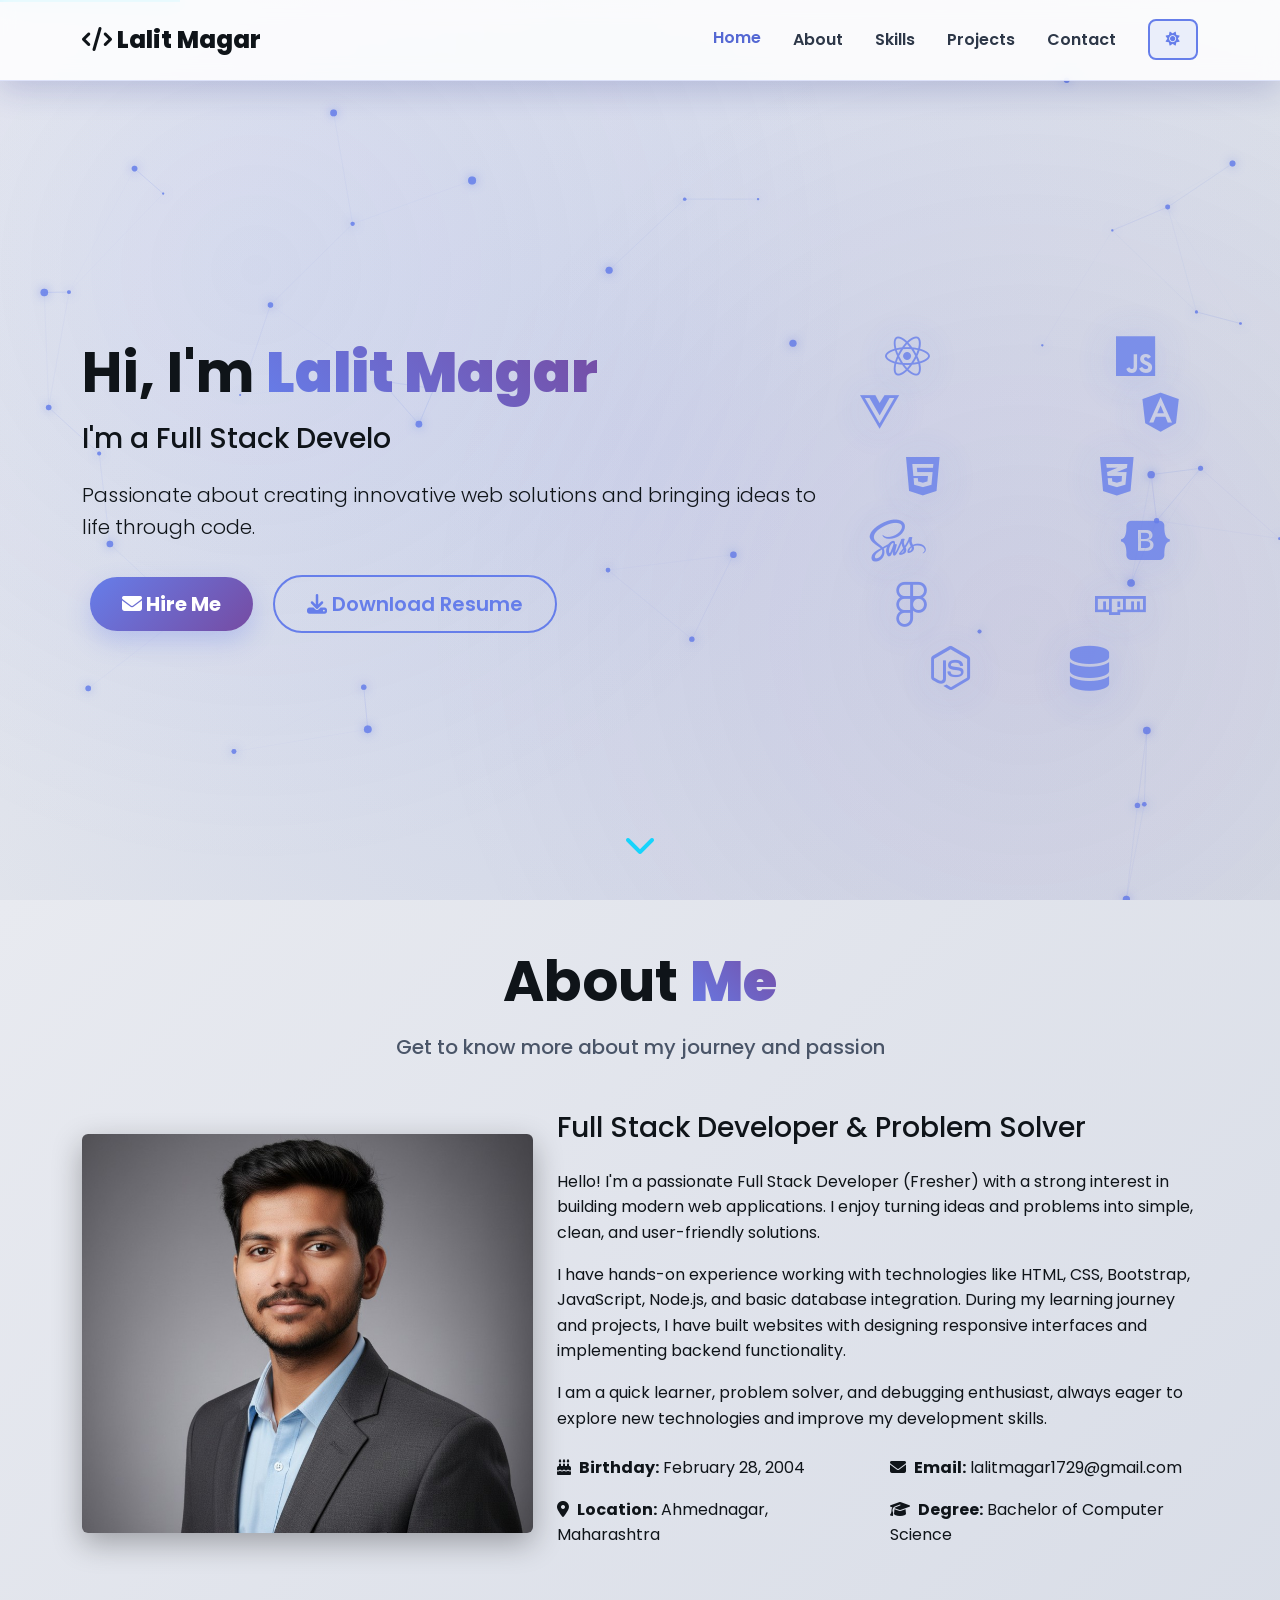
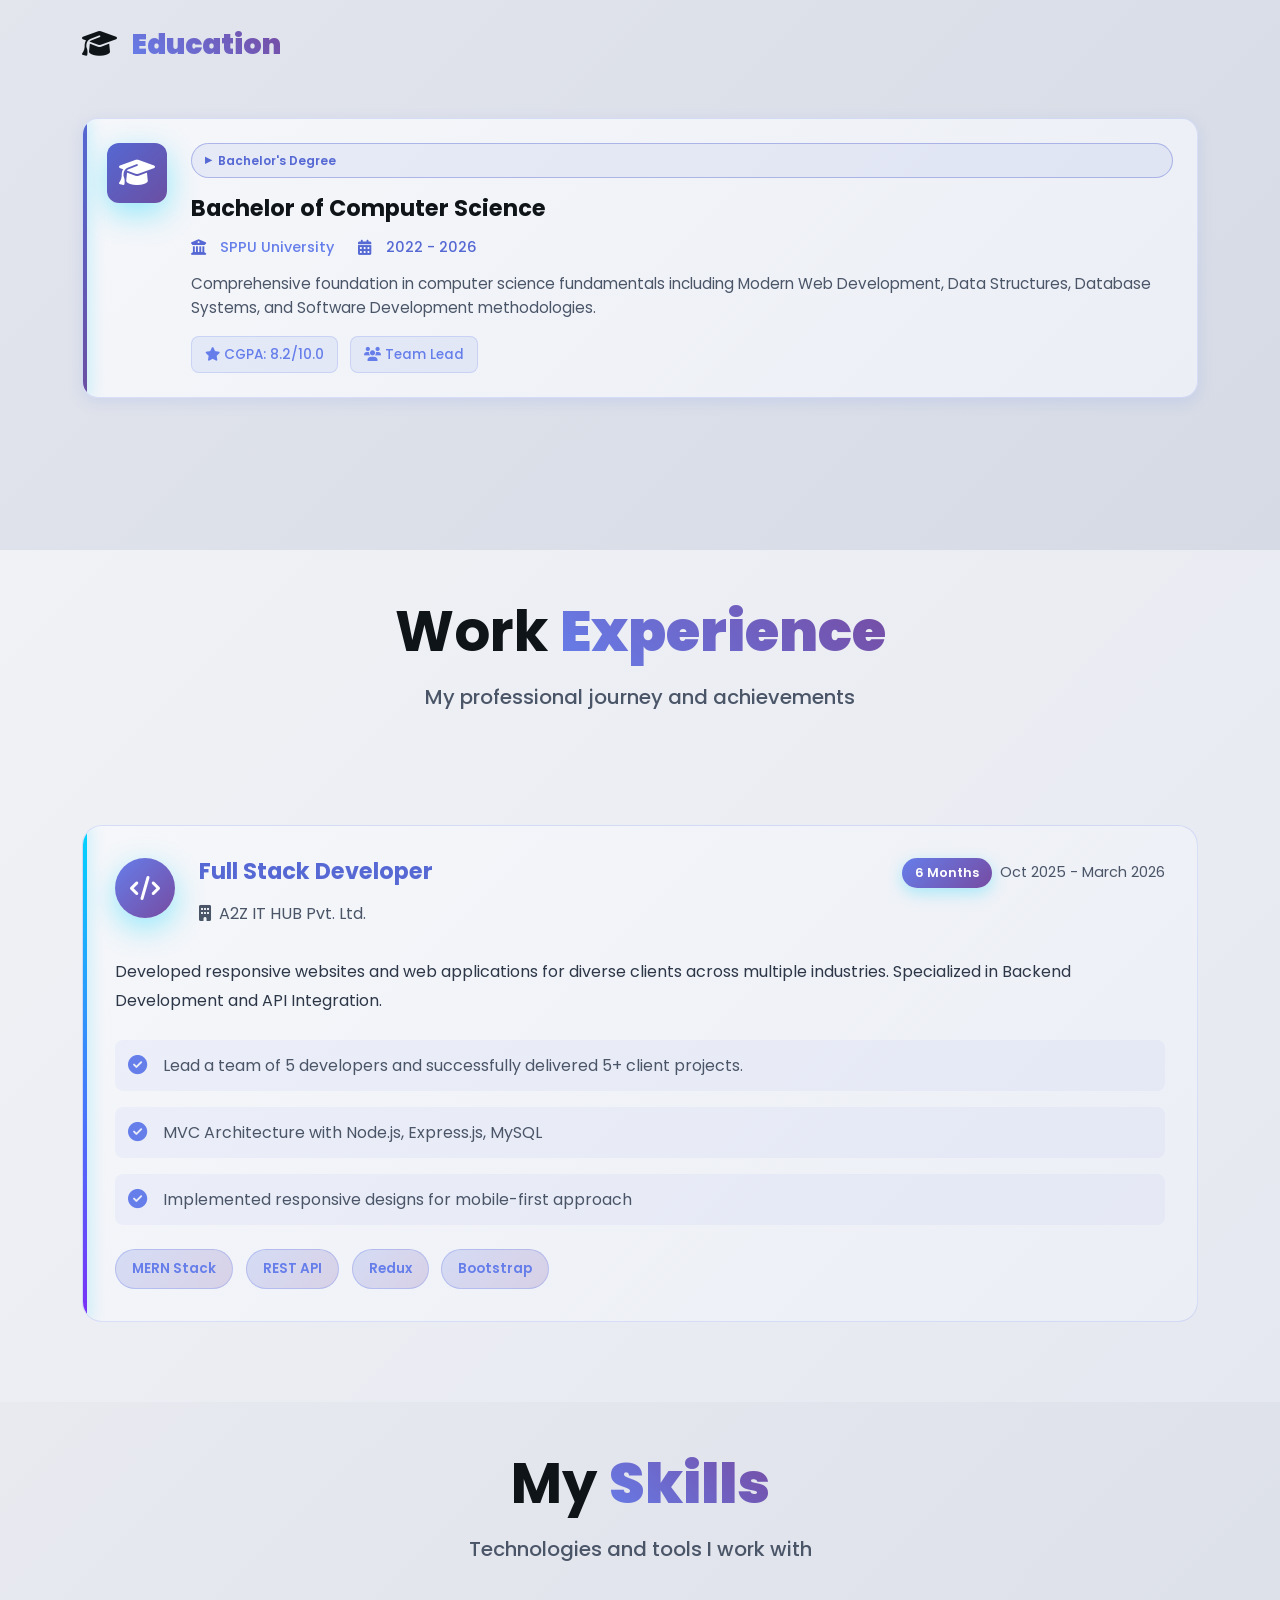
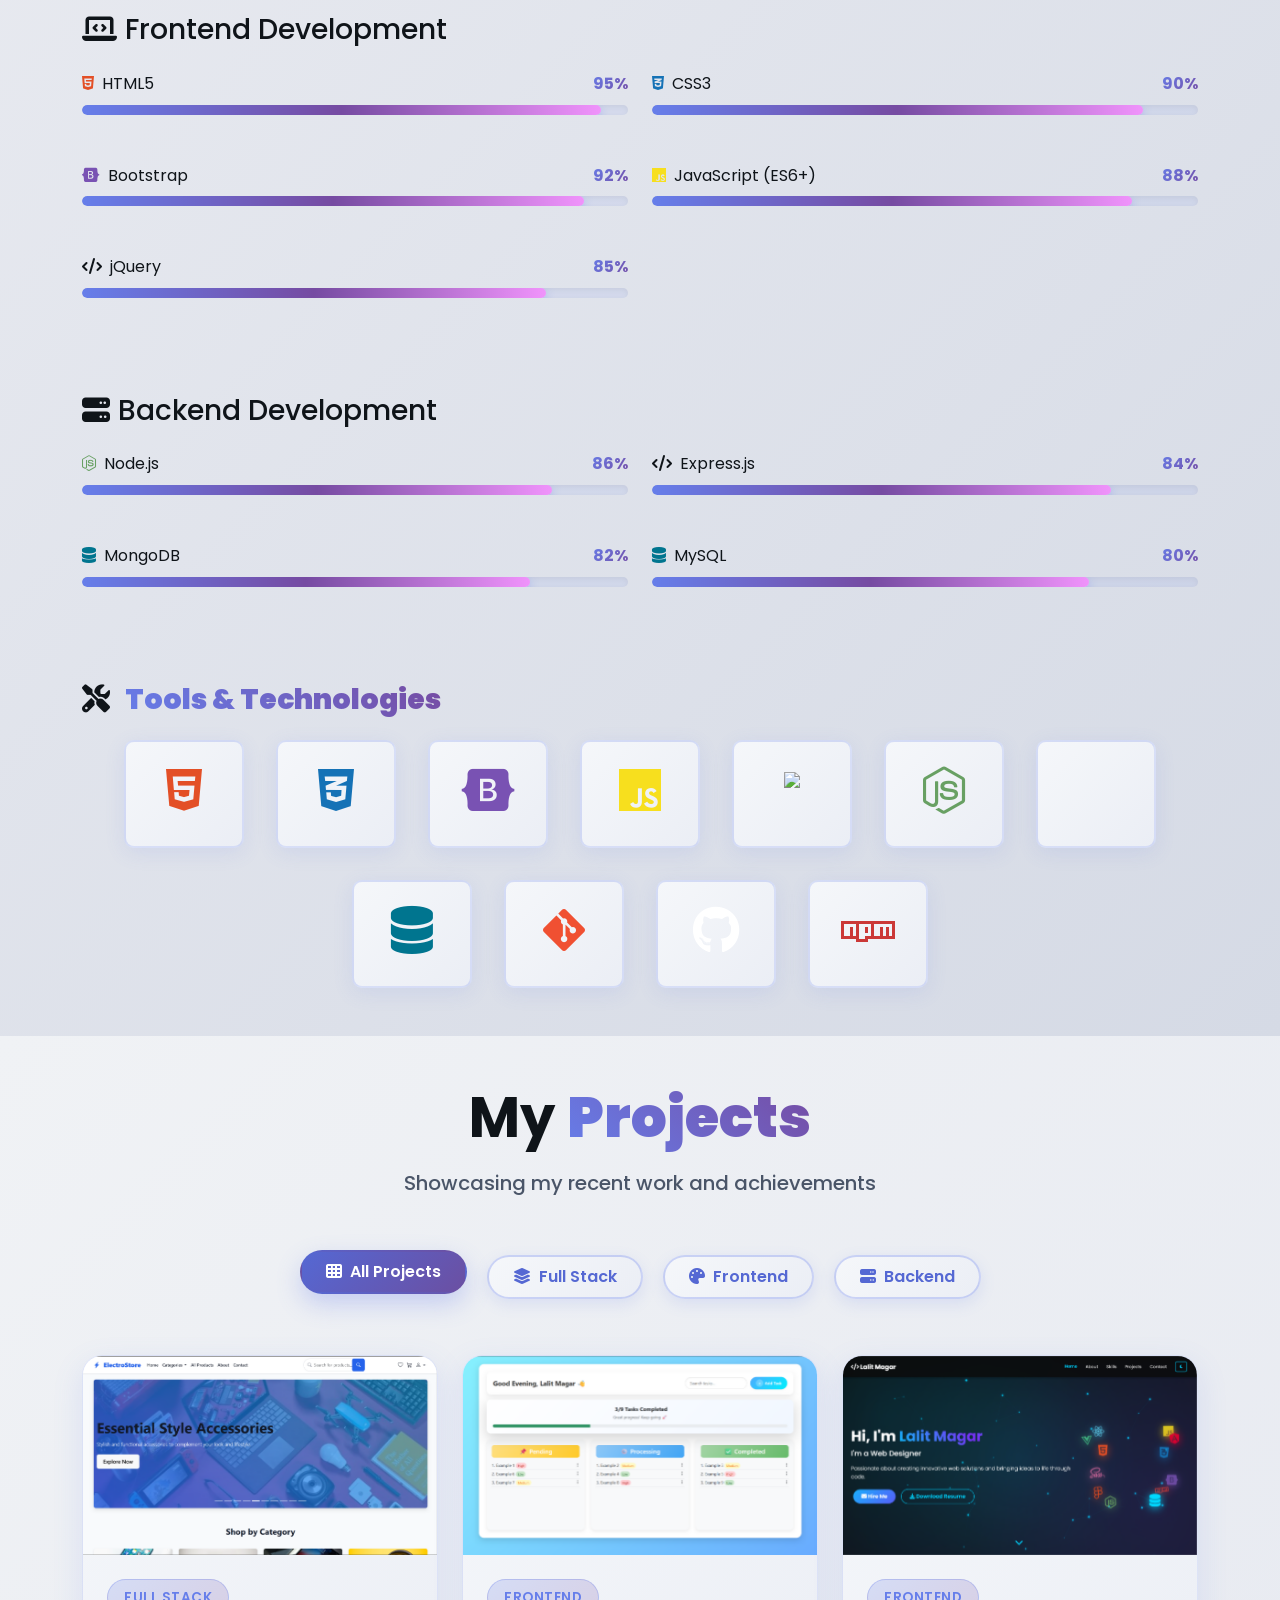
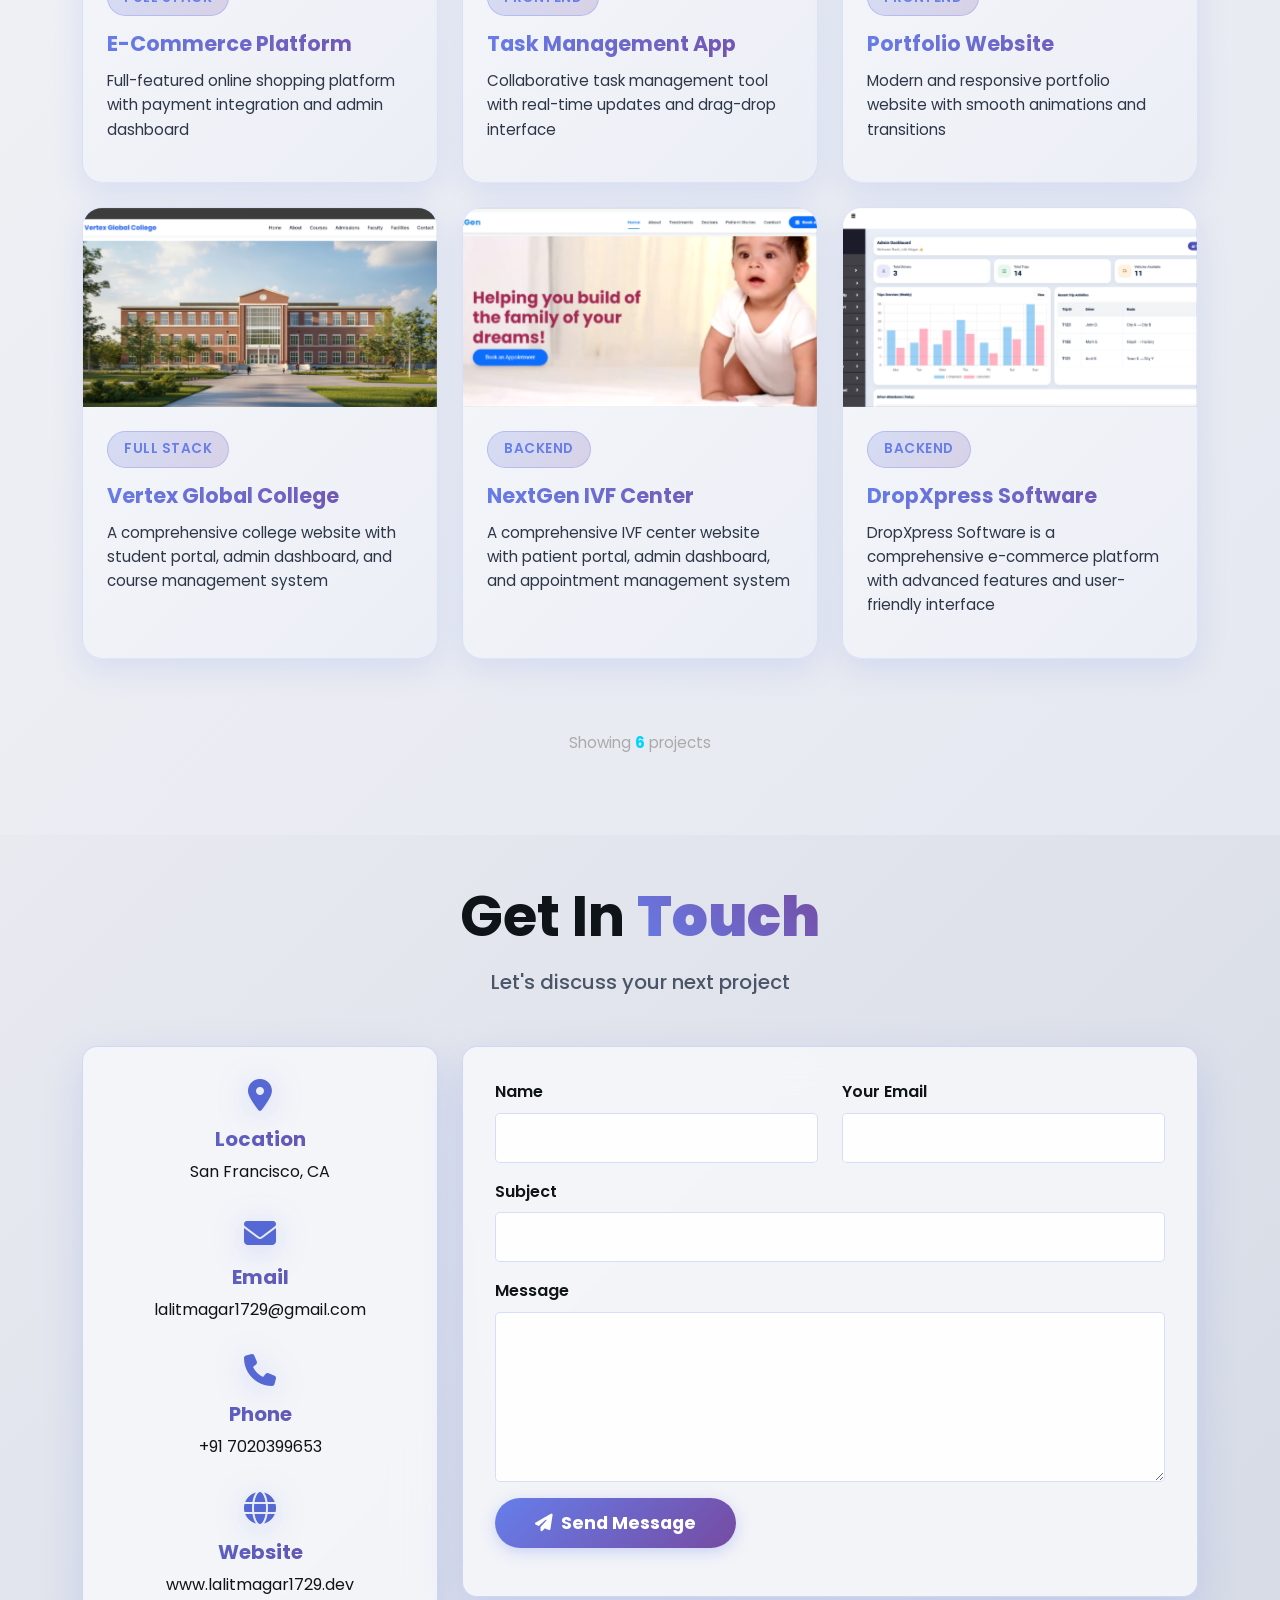
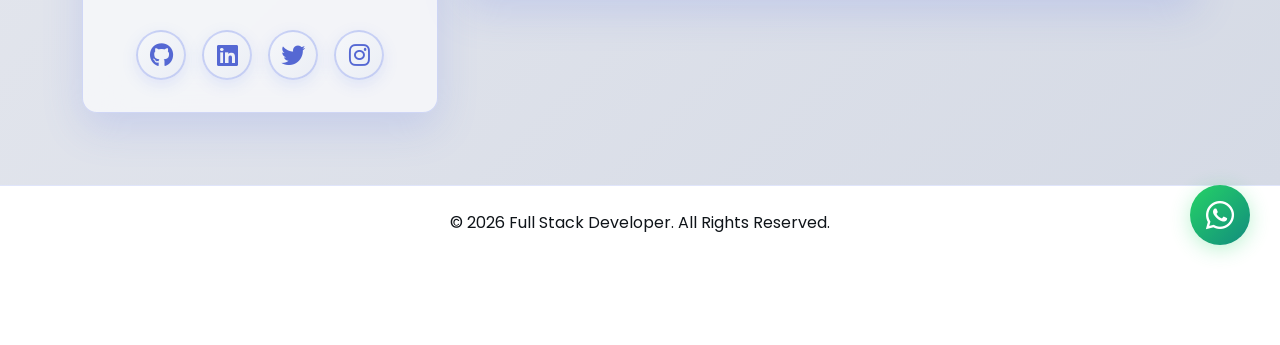
==== index.html @ b340835f "first commit" ====
<!DOCTYPE html>
<html lang="en">

<head>
    <meta charset="UTF-8">
    <meta name="viewport" content="width=device-width, initial-scale=1.0">

    <!-- SEO Meta Tags -->
    <meta name="description"
        content="Full Stack Developer Portfolio - Expert in Frontend and Backend Development with 5+ years experience in React, Node.js, and modern web technologies.">
    <meta name="keywords"
        content="Full Stack Developer, Web Developer, React, Node.js, Portfolio, JavaScript, Frontend, Backend">
    <meta name="author" content="Lalit Magar">
    <meta name="robots" content="index, follow">
    <link rel="canonical" href="https://alexmorgan.dev/">

    <!-- Open Graph / Facebook -->
    <meta property="og:type" content="website">
    <meta property="og:url" content="https://alexmorgan.dev/">
    <meta property="og:title" content="Lalit Magar | Full Stack Developer">
    <meta property="og:description" content="Expert Full Stack Developer specializing in modern web applications">
    <meta property="og:image" content="https://alexmorgan.dev/assets/images/og-image.jpg">

    <!-- Twitter -->
    <meta property="twitter:card" content="summary_large_image">
    <meta property="twitter:url" content="https://alexmorgan.dev/">
    <meta property="twitter:title" content="Lalit Magar | Full Stack Developer">
    <meta property="twitter:description" content="Expert Full Stack Developer specializing in modern web applications">
    <meta property="twitter:image" content="https://alexmorgan.dev/assets/images/og-image.jpg">

    <!-- Favicon -->
    <link rel="icon" type="image/svg+xml" href="assets/favicon/favicon.svg">
    <link rel="icon" type="image/png" sizes="32x32" href="assets/favicon/favicon-32x32.png">
    <link rel="icon" type="image/png" sizes="16x16" href="assets/favicon/favicon-16x16.png">
    <link rel="apple-touch-icon" sizes="180x180" href="assets/favicon/apple-touch-icon.png">
    <link rel="shortcut icon" href="assets/favicon/favicon.ico">
    <link rel="manifest" href="manifest.json">
    <meta name="theme-color" content="#0a0a0a">

    <title>Lalit Magar | Full Stack Developer Portfolio</title>

    <!-- Bootstrap 5 CSS -->
    <link href="https://cdn.jsdelivr.net/npm/bootstrap@5.3.0/dist/css/bootstrap.min.css" rel="stylesheet">
    <!-- Font Awesome -->
    <link rel="stylesheet" href="https://cdnjs.cloudflare.com/ajax/libs/font-awesome/6.4.0/css/all.min.css">
    <!-- AOS Animation -->
    <link href="https://unpkg.com/aos@2.3.1/dist/aos.css" rel="stylesheet">
    <!-- Google Fonts -->
    <link href="https://fonts.googleapis.com/css2?family=Poppins:wght@300;400;500;600;700&display=swap"
        rel="stylesheet">

    <link rel="stylesheet" href="https://cdn.jsdelivr.net/gh/devicons/devicon@latest/devicon.min.css">
    <!-- Base CSS -->
    <link rel="stylesheet" href="css/base.css">
    <!-- Modular Section CSS -->
    <link rel="stylesheet" href="css/navbar.css">
    <link rel="stylesheet" href="css/hero.css">
    <link rel="stylesheet" href="css/about.css">
    <link rel="stylesheet" href="css/experience.css">
    <link rel="stylesheet" href="css/skills.css">
    <link rel="stylesheet" href="css/projects.css">
    <link rel="stylesheet" href="css/contact.css">
    <link rel="stylesheet" href="css/whatsapp.css">

    <!-- Structured Data (JSON-LD) -->
    <script type="application/ld+json">
    {
      "@context": "https://schema.org",
      "@type": "Person",
      "name": "Lalit Magar",
      "jobTitle": "Full Stack Developer",
      "url": "https://alexmorgan.dev",
      "email": "lalitmagar1729@gmail.com",
      "telephone": "7020399653",
      "address": {
        "@type": "PostalAddress",
        "addressLocality": "Ahilyanagar",
        "addressRegion": "IN",
        "addressCountry": "IN"
      },
      "sameAs": [
        "https://github.com/alexmorgan",
        "https://linkedin.com/in/alexmorgan",
        "https://twitter.com/alexmorgan_dev"
      ],
      "knowsAbout": ["JavaScript", "React", "Node.js", "Web Development", "Full Stack Development", "TypeScript", "Python", "MongoDB", "PostgreSQL"]
    }
    </script>
</head>

<body>
    <!-- Skip to Main Content (Accessibility) -->
    <a href="#main-content" class="skip-to-main">Skip to main content</a>

    <!-- Loading Screen -->
    <div id="preloader" aria-label="Loading">
        <div class="loader">
            <div class="loader-circle"></div>
            <p>Loading...</p>
        </div>
    </div>

    <!-- Navigation -->
    <nav class="navbar navbar-expand-lg navbar-dark fixed-top" role="navigation" aria-label="Main navigation">
        <div class="container">
            <a class="navbar-brand" href="#home" aria-label="Lalit Magar Portfolio Home"><i class="fas fa-code"
                    aria-hidden="true"></i> Lalit Magar </a>
            <button class="navbar-toggler" type="button" data-bs-toggle="collapse" data-bs-target="#navbarNav"
                aria-controls="navbarNav" aria-expanded="false" aria-label="Toggle navigation">
                <span class="navbar-toggler-icon"></span>
            </button>
            <div class="collapse navbar-collapse" id="navbarNav">
                <ul class="navbar-nav ms-auto">
                    <li class="nav-item"><a class="nav-link active" href="#home">Home</a></li>
                    <li class="nav-item"><a class="nav-link" href="#about">About</a></li>
                    <li class="nav-item"><a class="nav-link" href="#skills">Skills</a></li>
                    <li class="nav-item"><a class="nav-link" href="#projects">Projects</a></li>
                    <li class="nav-item"><a class="nav-link" href="#contact">Contact</a></li>
                    <li class="nav-item">
                        <button class="btn btn-sm theme-toggle" id="themeToggle" aria-label="Toggle dark/light theme">
                            <i class="fas fa-moon" aria-hidden="true"></i>
                            <span class="visually-hidden">Toggle theme</span>
                        </button>
                    </li>
                </ul>
            </div>
        </div>
    </nav>

    <!-- Hero Section -->
    <main id="main-content">
        <section class="hero-section d-flex align-items-center" id="home" aria-label="Hero section">
            <div class="container">
                <div class="row align-items-center">
                    <div class="col-lg-8" data-aos="fade-right">
                        <h1 class="display-4 fw-bold mb-3">Hi, I'm <span class="text-gradient">Lalit Magar</span></h1>
                        <h2 class="h3 mb-4">I'm a <span id="typed-text">Full Stack Developer</span></h2>
                        <p class="lead mb-4">Passionate about creating innovative web solutions and bringing ideas to
                            life
                            through code.</p>
                        <div class="hero-buttons">
                            <a href="#contact" class="btn btn-primary btn-lg" aria-label="Contact me for hire"><i
                                    class="fas fa-envelope" aria-hidden="true"></i> Hire Me</a>
                            <a href="assets/resume/resume.pdf" class="btn btn-outline-light btn-lg" download
                                aria-label="Download my resume as PDF"><i class="fas fa-download"
                                    aria-hidden="true"></i> Download Resume</a>
                        </div>
                    </div>
                    <div class="col-lg-4" data-aos="fade-left">
                        <div class="hero-image position-relative" role="img"
                            aria-label="Technology stack visualization">
                            <!-- Frontend Technologies -->
                            <div class="floating-icon" aria-label="React"><i class="fab fa-react"
                                    aria-hidden="true"></i></div>
                            <div class="floating-icon" aria-label="JavaScript"><i class="fab fa-js"
                                    aria-hidden="true"></i></div>
                            <div class="floating-icon" aria-label="Vue.js"><i class="fab fa-vuejs"
                                    aria-hidden="true"></i></div>
                            <div class="floating-icon" aria-label="Angular"><i class="fab fa-angular"
                                    aria-hidden="true"></i></div>
                            <div class="floating-icon" aria-label="HTML5"><i class="fab fa-html5"
                                    aria-hidden="true"></i></div>
                            <div class="floating-icon" aria-label="CSS3"><i class="fab fa-css3-alt"
                                    aria-hidden="true"></i></div>
                            <div class="floating-icon" aria-label="Sass"><i class="fab fa-sass" aria-hidden="true"></i>
                            </div>
                            <div class="floating-icon" aria-label="Bootstrap"><i class="fab fa-bootstrap"
                                    aria-hidden="true"></i></div>
                            <div class="floating-icon" aria-label="Figma"><i class="fab fa-figma"
                                    aria-hidden="true"></i></div>
                            <div class="floating-icon" aria-label="NPM"><i class="fab fa-npm" aria-hidden="true"></i>
                            </div>
                            <!-- Backend Technologies -->
                            <div class="floating-icon" aria-label="Node.js"><i class="fab fa-node-js"
                                    aria-hidden="true"></i></div>
                            <div class="floating-icon" aria-label="Database"><i class="fas fa-database"
                                    aria-hidden="true"></i></div>
                        </div>
                    </div>
                </div>
            </div>
        </section>

        <!-- About Section -->
        <section class="page-section py-5" id="about" aria-labelledby="about-heading">
            <div class="container">
                <div class="section-title text-center mb-5" data-aos="fade-up">
                    <h2 id="about-heading" class="display-4 fw-bold">About <span class="text-gradient">Me</span></h2>
                    <p class="lead">Get to know more about my journey and passion</p>
                </div>

                <div class="row align-items-center mb-5">
                    <div class="col-lg-5 mb-4" data-aos="fade-right">
                        <div class="about-image">
                            <img src="assets/images/profile.jpg"
                                alt="Professional headshot of Lalit Magar, Full Stack Developer"
                                class="img-fluid rounded shadow" loading="lazy" width="500" height="500">
                        </div>
                    </div>
                    <div class="col-lg-7" data-aos="fade-left">
                        <h3 class="h3 mb-4">Full Stack Developer & Problem Solver</h3>
                        <p class="mb-3">Hello! I'm a passionate Full Stack Developer (Fresher) with a strong interest in
                            building modern web applications. I enjoy turning ideas and problems into simple, clean, and
                            user-friendly solutions.
                        </p>
                        <p class="mb-3">I have hands-on experience working with technologies like HTML, CSS, Bootstrap,
                            JavaScript, Node.js, and basic database integration. During my learning journey and
                            projects,
                            I have built websites with designing responsive interfaces and implementing backend
                            functionality.</p>
                        <p class="mb-4">I am a quick learner, problem solver, and debugging enthusiast, always eager to
                            explore new technologies and improve my development skills.</p>

                        <div class="row">
                            <div class="col-md-6 mb-3">
                                <p><strong><i class="fas fa-birthday-cake me-2"></i>Birthday:</strong> February 28, 2004
                                </p>
                                <p><strong><i class="fas fa-map-marker-alt me-2"></i>Location:</strong> Ahmednagar,
                                    Maharashtra
                                </p>
                            </div>
                            <div class="col-md-6 mb-3">
                                <p><strong><i class="fas fa-envelope me-2"></i>Email:</strong> lalitmagar1729@gmail.com
                                </p>
                                <p><strong><i class="fas fa-graduation-cap me-2"></i>Degree:</strong> Bachelor of
                                    Computer Science
                                </p>
                            </div>
                        </div>
                    </div>
                </div>

                <!-- Education -->
                <div class="row mb-5">
                    <div class="col-12" data-aos="fade-up">
                        <h3 id="education-heading" class="h3 mb-4">
                            <i class="fas fa-graduation-cap me-2 text-gradient-icon" aria-hidden="true"></i>
                            <span class="text-gradient">Education</span>
                        </h3>
                        <div class="education-timeline" role="list" aria-labelledby="education-heading">

                            <!-- <article class="education-card" data-aos="fade-right" data-aos-delay="100" role="listitem">
                                <div class="education-icon" aria-hidden="true">
                                    <i class="fas fa-user-graduate"></i>
                                </div>
                                <div class="education-content">
                                    <div class="education-badge">Master's Degree</div>
                                    <h4>Master of Computer Science</h4>
                                    <div class="education-meta">
                                        <span class="education-university">
                                            <i class="fas fa-university me-2"></i>Stanford University
                                        </span>
                                        <span class="education-duration">
                                            <i class="fas fa-calendar-alt me-2"></i>2018 - 2020
                                        </span>
                                    </div>
                                    <p class="education-description">
                                        Specialized in Software Engineering and Web Technologies with focus on modern
                                        development practices,
                                        cloud computing, and scalable system design.
                                    </p>
                                    <div class="education-highlights">
                                        <span class="highlight-item">
                                            <i class="fas fa-star me-1"></i>GPA: 3.8/4.0
                                        </span>
                                        <span class="highlight-item">
                                            <i class="fas fa-award me-1"></i>Dean's List
                                        </span>
                                        <span class="highlight-item">
                                            <i class="fas fa-trophy me-1"></i>Research Excellence
                                        </span>
                                    </div>
                                </div>
                            </article> -->

                            <article class="education-card" data-aos="fade-right" data-aos-delay="200" role="listitem">
                                <div class="education-icon" aria-hidden="true">
                                    <i class="fas fa-graduation-cap"></i>
                                </div>
                                <div class="education-content">
                                    <div class="education-badge">Bachelor's Degree</div>
                                    <h4>Bachelor of Computer Science</h4>
                                    <div class="education-meta">
                                        <span class="education-university">
                                            <i class="fas fa-university me-2"></i>SPPU University
                                        </span>
                                        <span class="education-duration">
                                            <i class="fas fa-calendar-alt me-2"></i>2022 - 2026
                                        </span>
                                    </div>
                                    <p class="education-description">
                                        Comprehensive foundation in computer science fundamentals including Modern Web
                                        Development, Data Structures, Database Systems, and Software Development
                                        methodologies.
                                    </p>
                                    <div class="education-highlights">
                                        <span class="highlight-item">
                                            <i class="fas fa-star me-1"></i>CGPA: 8.2/10.0
                                        </span>
                                        <!-- <span class="highlight-item">
                                            <i class="fas fa-code me-1"></i>
                                        </span> -->
                                        <span class="highlight-item">
                                            <i class="fas fa-users me-1"></i>Team Lead
                                        </span>
                                    </div>
                                </div>
                            </article>
                        </div>
                    </div>
                </div>
            </div>
        </section>

        <!-- Experience Section -->
        <section class="page-section py-5" id="experience" aria-labelledby="experience-heading">
            <div class="container">
                <div class="section-title text-center mb-5" data-aos="fade-up">
                    <h2 id="experience-heading" class="display-4 fw-bold">Work <span
                            class="text-gradient">Experience</span></h2>
                    <p class="lead">My professional journey and achievements</p>
                </div>
                <div class="row">
                    <div class="col-12">
                        <div class="experience-timeline" role="list" aria-labelledby="experience-heading"></div>
                        <!-- Senior Position -->

                        <!-- <article class="experience-card" data-aos="fade-left" data-aos-delay="100" role="listitem">
                            <div class="experience-header">
                                <div class="experience-icon" aria-hidden="true">
                                    <i class="fas fa-laptop-code"></i>
                                </div>
                                <div class="experience-title-section">
                                    <h4>Senior Full Stack Developer</h4>
                                    <div class="experience-company">
                                        <i class="fas fa-building me-2"></i>Tech Company Inc.
                                    </div>
                                </div>
                                <div class="experience-duration">
                                    <span class="duration-badge current">
                                        <i class="fas fa-circle me-1"></i>Current
                                    </span>
                                    <span class="duration-text">2021 - Present</span>
                                </div>
                            </div>
                            <div class="experience-content">
                                <p class="experience-description">
                                    Leading development of enterprise web applications using modern technologies.
                                    Architecting scalable solutions and mentoring junior developers while implementing
                                    industry best practices.
                                </p>
                                <div class="experience-responsibilities">
                                    <div class="responsibility-item">
                                        <i class="fas fa-check-circle"></i>
                                        <span>Lead team of 5 developers on enterprise projects</span>
                                    </div>
                                    <div class="responsibility-item">
                                        <i class="fas fa-check-circle"></i>
                                        <span>Architected microservices using Node.js and Docker</span>
                                    </div>
                                    <div class="responsibility-item">
                                        <i class="fas fa-check-circle"></i>
                                        <span>Improved application performance by 40%</span>
                                    </div>
                                </div>
                                <div class="experience-tech-stack">
                                    <span class="tech-tag">React</span>
                                    <span class="tech-tag">Node.js</span>
                                    <span class="tech-tag">MongoDB</span>
                                    <span class="tech-tag">Docker</span>
                                    <span class="tech-tag">AWS</span>
                                </div>
                            </div>
                        </article> -->

                        <!-- Mid-Level Position -->
                        <article class="experience-card" data-aos="fade-left" data-aos-delay="200" role="listitem">
                            <div class="experience-header">
                                <div class="experience-icon" aria-hidden="true">
                                    <i class="fas fa-code"></i>
                                </div>
                                <div class="experience-title-section">
                                    <h4>Full Stack Developer</h4>
                                    <div class="experience-company">
                                        <i class="fas fa-building me-2"></i>A2Z IT HUB Pvt. Ltd.
                                    </div>
                                </div>
                                <div class="experience-duration">
                                    <span class="duration-badge">6 Months</span>
                                    <span class="duration-text">Oct 2025 - March 2026</span>
                                </div>
                            </div>
                            <div class="experience-content">
                                <p class="experience-description">
                                    Developed responsive websites and web applications for diverse clients across
                                    multiple industries.
                                    Specialized in Backend Development and API Integration.
                                </p>
                                <div class="experience-responsibilities">
                                    <div class="responsibility-item">
                                        <i class="fas fa-check-circle"></i>
                                        <span>Lead a team of 5 developers and successfully delivered 5+ client
                                            projects.</span>
                                    </div>
                                    <div class="responsibility-item">
                                        <i class="fas fa-check-circle"></i>
                                        <span>MVC Architecture with Node.js, Express.js, MySQL</span>
                                    </div>
                                    <div class="responsibility-item">
                                        <i class="fas fa-check-circle"></i>
                                        <span>Implemented responsive designs for mobile-first approach</span>
                                    </div>
                                </div>
                                <div class="experience-tech-stack">
                                    <span class="tech-tag">MERN Stack</span>
                                    <span class="tech-tag">REST API</span>
                                    <span class="tech-tag">Redux</span>
                                    <span class="tech-tag">Bootstrap</span>
                                </div>
                            </div>
                        </article>

                        <!-- Junior Position -->
                        <!-- <article class="experience-card" data-aos="fade-left" data-aos-delay="300" role="listitem">
                            <div class="experience-header">
                                <div class="experience-icon" aria-hidden="true">
                                    <i class="fas fa-desktop"></i>
                                </div>
                                <div class="experience-title-section">
                                    <h4>Junior Web Developer</h4>
                                    <div class="experience-company">
                                        <i class="fas fa-building me-2"></i>Startup Co.
                                    </div>
                                </div>
                                <div class="experience-duration">
                                    <span class="duration-badge">1 Year</span>
                                    <span class="duration-text">2018 - 2019</span>
                                </div>
                            </div>
                            <div class="experience-content">
                                <p class="experience-description">
                                    Built frontend interfaces and collaborated with backend team for seamless API
                                    integration.
                                    Gained foundational experience in web development and agile methodologies.
                                </p>
                                <div class="experience-responsibilities">
                                    <div class="responsibility-item">
                                        <i class="fas fa-check-circle"></i>
                                        <span>Developed 15+ responsive web pages</span>
                                    </div>
                                    <div class="responsibility-item">
                                        <i class="fas fa-check-circle"></i>
                                        <span>Integrated third-party APIs and services</span>
                                    </div>
                                    <div class="responsibility-item">
                                        <i class="fas fa-check-circle"></i>
                                        <span>Participated in agile development sprints</span>
                                    </div>
                                </div>
                                <div class="experience-tech-stack">
                                    <span class="tech-tag">HTML5</span>
                                    <span class="tech-tag">CSS3</span>
                                    <span class="tech-tag">JavaScript</span>
                                    <span class="tech-tag">jQuery</span>
                                </div>
                            </div>
                        </article> -->

                    </div>
                </div>
            </div>
            </div>
        </section>

        <!-- Skills Section -->
        <section class="page-section py-5" id="skills" aria-labelledby="skills-heading">
            <div class="container">
                <div class="section-title text-center mb-5" data-aos="fade-up">
                    <h2 id="skills-heading" class="display-4 fw-bold">My <span class="text-gradient">Skills</span></h2>
                    <p class="lead">Technologies and tools I work with</p>
                </div>

                <!-- Frontend Skills -->
                <div class="row mb-5">
                    <div class="col-12" data-aos="fade-up">
                        <h3 id="frontend-skills-heading" class="h3 mb-4"><i class="fas fa-laptop-code me-2"
                                aria-hidden="true"></i>Frontend Development</h3>
                        <div class="row">
                            <div class="col-md-6 mb-4">
                                <div class="skill-item">
                                    <div class="d-flex justify-content-between mb-2">
                                        <span><i class="fab fa-html5 me-2" aria-hidden="true"></i>HTML5</span>
                                        <span class="skill-percentage" aria-label="Skill level">95%</span>
                                    </div>
                                    <div class="progress" role="progressbar" aria-label="HTML5 skill level"
                                        aria-valuenow="95" aria-valuemin="0" aria-valuemax="100">
                                        <div class="progress-bar" style="width: 0%" data-width="95">
                                        </div>
                                    </div>
                                </div>
                            </div>
                            <div class="col-md-6 mb-4">
                                <div class="skill-item">
                                    <div class="d-flex justify-content-between mb-2">
                                        <span><i class="fab fa-css3-alt me-2"></i>CSS3</span>
                                        <span class="skill-percentage">90%</span>
                                    </div>
                                    <div class="progress">
                                        <div class="progress-bar" role="progressbar" style="width: 0%" data-width="90">
                                        </div>
                                    </div>
                                </div>
                            </div>
                            <div class="col-md-6 mb-4">
                                <div class="skill-item">
                                    <div class="d-flex justify-content-between mb-2">
                                        <span><i class="fab fa-bootstrap me-2"></i>Bootstrap</span>
                                        <span class="skill-percentage">92%</span>
                                    </div>
                                    <div class="progress">
                                        <div class="progress-bar" role="progressbar" style="width: 0%" data-width="92">
                                        </div>
                                    </div>
                                </div>
                            </div>
                            <div class="col-md-6 mb-4">
                                <div class="skill-item">
                                    <div class="d-flex justify-content-between mb-2">
                                        <span><i class="fab fa-js me-2"></i>JavaScript (ES6+)</span>
                                        <span class="skill-percentage">88%</span>
                                    </div>
                                    <div class="progress">
                                        <div class="progress-bar" role="progressbar" style="width: 0%" data-width="88">
                                        </div>
                                    </div>
                                </div>
                            </div>
                            <div class="col-md-6 mb-4">
                                <div class="skill-item">
                                    <div class="d-flex justify-content-between mb-2">
                                        <span><i class="fas fa-code me-2"></i>jQuery</span>
                                        <span class="skill-percentage">85%</span>
                                    </div>
                                    <div class="progress">
                                        <div class="progress-bar" role="progressbar" style="width: 0%" data-width="85">
                                        </div>
                                    </div>
                                </div>
                            </div>

                            <!-- <div class="col-md-6 mb-4">
                                <div class="skill-item">
                                    <div class="d-flex justify-content-between mb-2">
                                        <span><i class="fab fa-react me-2"></i>React.js</span>
                                        <span class="skill-percentage">87%</span>
                                    </div>
                                    <div class="progress">
                                        <div class="progress-bar" role="progressbar" style="width: 0%" data-width="87">
                                        </div>
                                    </div>
                                </div>
                            </div> -->

                        </div>
                    </div>
                </div>

                <!-- Backend Skills -->
                <div class="row mb-5">
                    <div class="col-12" data-aos="fade-up">
                        <h3 id="backend-skills-heading" class="h3 mb-4"><i class="fas fa-server me-2"
                                aria-hidden="true"></i>Backend Development</h3>
                        <div class="row">
                            <div class="col-md-6 mb-4">
                                <div class="skill-item">
                                    <div class="d-flex justify-content-between mb-2">
                                        <span><i class="fab fa-node-js me-2"></i>Node.js</span>
                                        <span class="skill-percentage">86%</span>
                                    </div>
                                    <div class="progress">
                                        <div class="progress-bar" role="progressbar" style="width: 0%" data-width="86">
                                        </div>
                                    </div>
                                </div>
                            </div>
                            <div class="col-md-6 mb-4">
                                <div class="skill-item">
                                    <div class="d-flex justify-content-between mb-2">
                                        <span><i class="fas fa-code me-2"></i>Express.js</span>
                                        <span class="skill-percentage">84%</span>
                                    </div>
                                    <div class="progress">
                                        <div class="progress-bar" role="progressbar" style="width: 0%" data-width="84">
                                        </div>
                                    </div>
                                </div>
                            </div>
                            <div class="col-md-6 mb-4">
                                <div class="skill-item">
                                    <div class="d-flex justify-content-between mb-2">
                                        <span><i class="fas fa-database me-2"></i>MongoDB</span>
                                        <span class="skill-percentage">82%</span>
                                    </div>
                                    <div class="progress">
                                        <div class="progress-bar" role="progressbar" style="width: 0%" data-width="82">
                                        </div>
                                    </div>
                                </div>
                            </div>
                            <div class="col-md-6 mb-4">
                                <div class="skill-item">
                                    <div class="d-flex justify-content-between mb-2">
                                        <span><i class="fas fa-database me-2"></i>MySQL</span>
                                        <span class="skill-percentage">80%</span>
                                    </div>
                                    <div class="progress">
                                        <div class="progress-bar" role="progressbar" style="width: 0%" data-width="80">
                                        </div>
                                    </div>
                                </div>
                            </div>
                            <!-- <div class="col-md-6 mb-4">
                                <div class="skill-item">
                                    <div class="d-flex justify-content-between mb-2">
                                        <span><i class="fab fa-php me-2"></i>PHP</span>
                                        <span class="skill-percentage">78%</span>
                                    </div>
                                    <div class="progress">
                                        <div class="progress-bar" role="progressbar" style="width: 0%" data-width="78">
                                        </div>
                                    </div>
                                </div>
                            </div> -->
                            <!-- <div class="col-md-6 mb-4">
                                <div class="skill-item">
                                    <div class="d-flex justify-content-between mb-2">
                                        <span><i class="fab fa-python me-2"></i>Python</span>
                                        <span class="skill-percentage">75%</span>
                                    </div>
                                    <div class="progress">
                                        <div class="progress-bar" role="progressbar" style="width: 0%" data-width="75">
                                        </div>
                                    </div>
                                </div>
                            </div> -->
                        </div>
                    </div>
                </div>

                <!-- Tools & Technologies -->
                <div class="row">
                    <div class="col-12" data-aos="fade-up">
                        <h3 class="h3 mb-4">
                            <i class="fas fa-tools me-2 text-gradient-icon"></i>
                            <span class="text-gradient">Tools & Technologies</span>
                        </h3>
                        <div class="tech-icons">
                            <div class="tech-icon" data-aos="zoom-in" data-aos-delay="100">
                                <i class="fab fa-html5"></i>
                            </div>
                            <div class="tech-icon" data-aos="zoom-in" data-aos-delay="150">
                                <i class="fab fa-css3-alt"></i>
                            </div>
                            <div class="tech-icon" data-aos="zoom-in" data-aos-delay="200">
                                <i class="fab fa-bootstrap"></i>
                            </div>
                            <div class="tech-icon" data-aos="zoom-in" data-aos-delay="250">
                                <i class="fab fa-js"></i>
                            </div>
                            <!-- <div class="tech-icon" data-aos="zoom-in" data-aos-delay="250">
                                <i class="fab fa-react"></i>
                            </div> -->
                            <div class="tech-icon" data-aos="zoom-in" data-aos-delay="300">
                                <img src="https://cdn.jsdelivr.net/gh/devicons/devicon/icons/jquery/jquery-original.svg"
                                    width="40">
                            </div>
                            <div class="tech-icon" data-aos="zoom-in" data-aos-delay="350">
                                <i class="fab fa-node-js"></i>
                            </div>
                            <div class="tech-icon" data-aos="zoom-in" data-aos-delay="400">
                                <i class="devicon-express-original"></i>
                            </div>
                            <div class="tech-icon" data-aos="zoom-in" data-aos-delay="450">
                                <i class="fas fa-database"></i>
                            </div>
                            <div class="tech-icon" data-aos="zoom-in" data-aos-delay="500">
                                <i class="fab fa-git-alt"></i>
                            </div>
                            <div class="tech-icon" data-aos="zoom-in" data-aos-delay="550">
                                <i class="fab fa-github"></i>
                            </div>
                            <div class="tech-icon" data-aos="zoom-in" data-aos-delay="600">
                                <i class="fab fa-npm"></i>
                            </div>
                            
                            <!-- <div class="tech-icon" data-aos="zoom-in" data-aos-delay="600">
                                <i class="fab fa-php"></i>
                            </div> -->
                            <!-- <div class="tech-icon" data-aos="zoom-in" data-aos-delay="650">
                                <i class="fab fa-python"></i>
                            </div> -->
                        </div>
                    </div>
                </div>
            </div>
        </section>

        <!-- Projects Section -->
        <section class="page-section py-5" id="projects" aria-labelledby="projects-heading">
            <div class="container">
                <div class="section-title text-center mb-5" data-aos="fade-up">
                    <h2 id="projects-heading" class="display-4 fw-bold">My <span class="text-gradient">Projects</span>
                    </h2>
                    <p class="lead">Showcasing my recent work and achievements</p>
                </div>

                <!-- Filter Buttons -->
                <div class="project-filters text-center mb-5" data-aos="fade-up" role="group"
                    aria-label="Project filter buttons">
                    <button class="btn btn-filter active" data-filter="all" aria-pressed="true"
                        aria-label="Show all projects">
                        <i class="fas fa-th me-2" aria-hidden="true"></i>All Projects
                    </button>
                    <button class="btn btn-filter" data-filter="fullstack" aria-pressed="false"
                        aria-label="Show full stack projects">
                        <i class="fas fa-layer-group me-2" aria-hidden="true"></i>Full Stack
                    </button>
                    <button class="btn btn-filter" data-filter="frontend" aria-pressed="false"
                        aria-label="Show frontend projects">
                        <i class="fas fa-palette me-2" aria-hidden="true"></i>Frontend
                    </button>
                    <button class="btn btn-filter" data-filter="backend" aria-pressed="false"
                        aria-label="Show backend projects">
                        <i class="fas fa-server me-2"></i>Backend
                    </button>
                </div>

                <!-- Projects Grid -->
                <div class="row" id="projectsContainer">
                    <!-- Project 1 - Full Stack -->
                    <div class="col-lg-4 col-md-6 mb-4 project-item" data-category="fullstack" data-aos="fade-up">
                        <div class="project-card">
                            <div class="project-image">
                                <img src="assets/images/electrostore.png"
                                    alt="E-Commerce Platform" loading="lazy">
                                <div class="project-overlay">
                                    <a href="https://ecommerence-r9ze.onrender.com/" target="_blank" class="project-link" title="View Project">
                                        <i class="fas fa-external-link-alt"></i>
                                    </a>
                                    <a href="https://github.com/lalitmagar1729/ecommerence" target="_blank" class="project-link" title="View Code">
                                        <i class="fab fa-github"></i>
                                    </a>
                                </div>
                            </div>
                            <div class="project-content">
                                <span class="project-category">Full Stack</span>
                                <h4>E-Commerce Platform</h4>
                                <p>Full-featured online shopping platform with payment integration and admin dashboard
                                </p>
                            </div>
                        </div>
                    </div>

                    <!-- Project 2 - Frontend -->
                    <div class="col-lg-4 col-md-6 mb-4 project-item" data-category="frontend" data-aos="fade-up"
                        data-aos-delay="100">
                        <div class="project-card">
                            <div class="project-image">
                                <img src="assets/images/task.png"
                                    alt="Task Management App" loading="lazy">
                                <div class="project-overlay">
                                    <a href="https://a2z47-task.onrender.com/" target="_blank" class="project-link" title="View Project">
                                        <i class="fas fa-external-link-alt"></i>
                                    </a>
                                    <a href="https://github.com/lalitmagar1729/a2z47_task" target="_blank" class="project-link" title="View Code">
                                        <i class="fab fa-github"></i>
                                    </a>
                                </div>
                            </div>
                            <div class="project-content">
                                <span class="project-category">Frontend</span>
                                <h4>Task Management App</h4>
                                <p>Collaborative task management tool with real-time updates and drag-drop interface</p>
                            </div>
                        </div>
                    </div>

                    <!-- Project 3 - Frontend -->
                    <div class="col-lg-4 col-md-6 mb-4 project-item" data-category="frontend" data-aos="fade-up"
                        data-aos-delay="200">
                        <div class="project-card">
                            <div class="project-image">
                                <img src="assets/images/portfilo.png"
                                    alt="Portfolio Website" loading="lazy">
                                <div class="project-overlay">
                                    <a href="#" class="project-link" target="_blank" title="View Project">
                                        <i class="fas fa-external-link-alt"></i>
                                    </a>
                                    <a href="#" class="project-link" target="_blank" title="View Code">
                                        <i class="fab fa-github"></i>
                                    </a>
                                </div>
                            </div>
                            <div class="project-content">
                                <span class="project-category">Frontend</span>
                                <h4>Portfolio Website</h4>
                                <p>Modern and responsive portfolio website with smooth animations and transitions</p>
                            </div>
                        </div>
                    </div>

                    <!-- Project 4 - Full Stack -->
                    <div class="col-lg-4 col-md-6 mb-4 project-item" data-category="fullstack" data-aos="fade-up"
                        data-aos-delay="300">
                        <div class="project-card">
                            <div class="project-image">
                                <img src="assets/images/college.png"
                                    alt="Vertex Global College" loading="lazy">
                                <div class="project-overlay">
                                    <a href="https://college-website-puxz.onrender.com/" target="_blank" class="project-link" title="View Project">
                                        <i class="fas fa-external-link-alt"></i>
                                    </a>
                                    <a href="https://github.com/lalitmagar1729/college-website" target="_blank" class="project-link" title="View Code">
                                        <i class="fab fa-github"></i>
                                    </a>
                                </div>
                            </div>
                            <div class="project-content">
                                <span class="project-category">Full Stack</span>
                                <h4>Vertex Global College</h4>
                                <p>A comprehensive college website with student portal, admin dashboard, and course management system</p>
                            </div>
                        </div>
                    </div>

                    <!-- Project 5 - Backend -->
                    <div class="col-lg-4 col-md-6 mb-4 project-item" data-category="backend" data-aos="fade-up"
                        data-aos-delay="400">
                        <div class="project-card">
                            <div class="project-image">
                                <img src="assets/images/ivf.png"
                                    alt="NextGen IVF Center" loading="lazy">
                                <div class="project-overlay">
                                    <a href="https://nextgen-ivf-center.onrender.com/" target="_blank" class="project-link" title="View Project">
                                        <i class="fas fa-external-link-alt"></i>
                                    </a>
                                    <a href="https://github.com/lalitmagar1729/nextgen-ivf-center" target="_blank" class="project-link" title="View Code">
                                        <i class="fab fa-github"></i>
                                    </a>
                                </div>
                            </div>
                            <div class="project-content">
                                <span class="project-category">Backend</span>
                                <h4>NextGen IVF Center</h4>
                                <p>A comprehensive IVF center website with patient portal, admin dashboard, and appointment management system</p>
                            </div>
                        </div>
                    </div>

                    <!-- Project 6 - Backend -->
                    <div class="col-lg-4 col-md-6 mb-4 project-item" data-category="backend" data-aos="fade-up"
                        data-aos-delay="500">
                        <div class="project-card">
                            <div class="project-image">
                                <img src="assets/images/drop.png"
                                    alt="DropXpress Software" loading="lazy">
                                <div class="project-overlay">
                                    <a href="https://database-management-system.onrender.com/" target="_blank" class="project-link" title="View Project">
                                        <i class="fas fa-external-link-alt"></i>
                                    </a>
                                    <a href="https://github.com/lalitmagar1729/database-management-system" target="_blank" class="project-link" title="View Code">
                                        <i class="fab fa-github"></i>
                                    </a>
                                </div>
                            </div>
                            <div class="project-content">
                                <span class="project-category">Backend</span>
                                <h4>DropXpress Software</h4>
                                <p>DropXpress Software is a comprehensive e-commerce platform with advanced features and user-friendly interface</p>
                            </div>
                        </div>
                    </div>
                </div>
            </div>
        </section>

        <!-- Contact Section -->
        <section class="page-section py-5" id="contact" aria-labelledby="contact-heading">
            <div class="container">
                <div class="section-title text-center mb-5" data-aos="fade-up" data-aos-duration="500">
                    <h2 id="contact-heading" class="display-4 fw-bold">Get In <span class="text-gradient">Touch</span>
                    </h2>
                    <p class="lead">Let's discuss your next project</p>
                </div>

                <div class="row">
                    <!-- Contact Info -->
                    <div class="col-lg-4 mb-4" data-aos="fade-right" data-aos-duration="600">
                        <div class="contact-info-card" role="complementary" aria-label="Contact information">
                            <div class="contact-info-item">
                                <i class="fas fa-map-marker-alt" aria-hidden="true"></i>
                                <h5>Location</h5>
                                <p>San Francisco, CA</p>
                            </div>
                            <div class="contact-info-item">
                                <i class="fas fa-envelope" aria-hidden="true"></i>
                                <h5>Email</h5>
                                <p>lalitmagar1729@gmail.com</p>
                            </div>
                            <div class="contact-info-item">
                                <i class="fas fa-phone"></i>
                                <h5>Phone</h5>
                                <p>+91 7020399653</p>
                            </div>
                            <div class="contact-info-item">
                                <i class="fas fa-globe"></i>
                                <h5>Website</h5>
                                <p>www.lalitmagar1729.dev</p>
                            </div>

                            <div class="social-links-contact mt-4">
                                <a href="https://github.com/lalitmagar1729" target="_blank" rel="noopener noreferrer"
                                    class="social-link" aria-label="GitHub Profile"><i class="fab fa-github"></i></a>
                                <a href="https://linkedin.com/in/lalitmagar1729" target="_blank" rel="noopener noreferrer"
                                    class="social-link" aria-label="LinkedIn Profile"><i
                                        class="fab fa-linkedin"></i></a>
                                <a href="https://twitter.com/lalitmagar1729" target="_blank" rel="noopener noreferrer"
                                    class="social-link" aria-label="Twitter Profile"><i class="fab fa-twitter"></i></a>
                                <a href="https://instagram.com/lalitmagar1729" target="_blank" rel="noopener noreferrer"
                                    class="social-link" aria-label="Instagram Profile"><i
                                        class="fab fa-instagram"></i></a>
                            </div>
                        </div>
                    </div>

                    <!-- Contact Form -->
                    <div class="col-lg-8" data-aos="fade-left" data-aos-duration="600">
                        <div class="contact-form-card">
                            <form id="contactForm">
                                <div class="row">
                                    <div class="col-md-6 mb-3">
                                        <label for="name" class="form-label">Name</label>
                                        <input type="text" class="form-control" id="name" name="name" required>
                                    </div>
                                    <div class="col-md-6 mb-3">
                                        <label for="email" class="form-label">Your Email</label>
                                        <input type="email" class="form-control" id="email" name="email" required>
                                    </div>
                                </div>
                                <div class="mb-3">
                                    <label for="subject" class="form-label">Subject</label>
                                    <input type="text" class="form-control" id="subject" name="subject" required>
                                </div>
                                <div class="mb-3">
                                    <label for="message" class="form-label">Message</label>
                                    <textarea class="form-control" id="message" name="message" rows="6"
                                        required></textarea>
                                </div>
                                <button type="submit" class="btn btn-primary btn-lg">
                                    <i class="fas fa-paper-plane me-2"></i>Send Message
                                </button>
                            </form>
                            <div id="formMessage" class="mt-3"></div>
                        </div>
                    </div>
                </div>
            </div>
        </section>

        <!-- Footer -->
        <footer class="footer py-4" role="contentinfo" aria-label="Site footer">
            <div class="container text-center">
                <p>&copy; <span id="currentYear"></span> Full Stack Developer. All Rights Reserved.</p>
            </div>
        </footer>

        <!-- Scroll Indicator (Desktop Only) -->
        <nav class="scroll-indicator" data-section="home" aria-label="Page navigation dots">
            <a href="#home" class="scroll-indicator-dot" data-target="home" aria-label="Navigate to Home section"></a>
            <a href="#about" class="scroll-indicator-dot" data-target="about"
                aria-label="Navigate to About section"></a>
            <a href="#skills" class="scroll-indicator-dot" data-target="skills"
                aria-label="Navigate to Skills section"></a>
            <a href="#projects" class="scroll-indicator-dot" data-target="projects"
                aria-label="Navigate to Projects section"></a>
            <a href="#contact" class="scroll-indicator-dot" data-target="contact"
                aria-label="Navigate to Contact section"></a>
        </nav>

        <!-- WhatsApp Floating Button -->
        <a href="https://wa.me/15551234567?text=Hi%20Alex!%20I%20found%20your%20portfolio%20and%20would%20like%20to%20connect."
            target="_blank" rel="noopener noreferrer" class="whatsapp-float" aria-label="Chat on WhatsApp"
            title="Chat on WhatsApp">
            <i class="fab fa-whatsapp"></i>
            <span class="whatsapp-tooltip">Chat with me!</span>
        </a>

    </main>

    <!-- Scripts -->
    <script src="https://code.jquery.com/jquery-3.6.0.min.js"></script>
    <script src="https://cdn.jsdelivr.net/npm/bootstrap@5.3.0/dist/js/bootstrap.bundle.min.js"></script>
    <script src="https://unpkg.com/aos@2.3.1/dist/aos.js"></script>
    <script src="js/enhancements.js"></script>
    <script src="js/neural-network.js"></script>
    <script src="js/micro-interactions.js"></script>
    <script src="js/contrast-checker.js"></script>
    <script src="js/whatsapp.js"></script>
    <script src="js/main.js"></script>
</body>

</html>
---- css/base.css ----
/* ===================================
   Portfolio Website - Base Styles
   @description Core styles and utilities
   @author Lalit Magar
   @version 3.0.0 - Refined Edition
   @license MIT
   =================================== */

/* ===== Base Styles ===== */
* {
    margin: 0;
    padding: 0;
    box-sizing: border-box;
}

*,
*::before,
*::after {
    -webkit-font-smoothing: antialiased;
    -moz-osx-font-smoothing: grayscale;
}

body {
    font-family: 'Poppins', sans-serif;
    background: #0a0a0a;
    color: #fff;
    overflow-x: clip;
    line-height: 1.6;
    transition: background-color 0.3s ease, color 0.3s ease;
    max-width: 100vw;
}

html {
    scroll-behavior: auto;
    scroll-padding-top: 80px;
}

/* ===== Utility Classes ===== */
.text-muted {
    color: #999 !important;
}

.shadow {
    box-shadow: 0 10px 30px rgba(0, 0, 0, 0.3) !important;
}

.hidden {
    opacity: 0 !important;
    pointer-events: none !important;
    visibility: hidden !important;
}

/* ===== Page Sections ===== */
.page-section {
    padding: 5rem 0;
    background: #0a0a0a;
}

.page-section:nth-child(even) {
    background: #111;
}

.section-title h2 {
    margin-bottom: 1rem;
}

.section-title .lead {
    color: #ccc;
}

/* ===== Stats Section ===== */
.stats-section {
    background: #111;
    padding: 3rem 0;
}

.stat-card {
    padding: 2rem;
    background: rgba(255, 255, 255, 0.05);
    border-radius: 15px;
    transition: all 0.6s cubic-bezier(0.34, 1.56, 0.64, 1);
    backdrop-filter: blur(10px);
    border: 1px solid rgba(255, 255, 255, 0.1);
    backface-visibility: hidden;
    perspective: 1000px;
}

.stat-card:hover {
    transform: translateY(-15px) scale(1.05);
    box-shadow: 0 20px 50px rgba(0, 212, 255, 0.3);
    background: rgba(255, 255, 255, 0.08);
    border-color: rgba(0, 212, 255, 0.3);
}

.stat-card i {
    color: #00d4ff;
}

.counter {
    font-size: 2.5rem;
    font-weight: 700;
    color: #00d4ff;
    margin: 1rem 0;
}

/* ===== Footer ===== */
.footer {
    background: #000;
    padding: 2rem 0;
    border-top: 1px solid rgba(255, 255, 255, 0.1);
}

.social-links {
    display: flex;
    justify-content: center;
    gap: 1rem;
}

.social-links a {
    width: 40px;
    height: 40px;
    display: flex;
    align-items: center;
    justify-content: center;
    background: rgba(255, 255, 255, 0.1);
    border-radius: 50%;
    color: #00d4ff;
    transition: all 0.3s ease;
    text-decoration: none;
}

.social-links a:hover {
    background: #00d4ff;
    color: #000;
    transform: translateY(-5px);
}

/* ===== Scrollbar Styling ===== */
::-webkit-scrollbar {
    width: 10px;
}

::-webkit-scrollbar-track {
    background: #0a0a0a;
}

::-webkit-scrollbar-thumb {
    background: linear-gradient(45deg, #00d4ff, #7b2ff7);
    border-radius: 10px;
}

::-webkit-scrollbar-thumb:hover {
    background: #00d4ff;
}

/* ===== Z-Index Scale ===== */
:root {
    --z-base: 1;
    --z-dropdown: 100;
    --z-sticky: 200;
    --z-navbar: 1000;
    --z-progress: 2000;
    --z-modal: 5000;
    --z-preloader: 9000;
}

/* ===== Scroll Progress Bar ===== */
.scroll-progress-bar {
    position: fixed;
    top: 0;
    left: 0;
    height: 3px;
    background: linear-gradient(90deg, #00d4ff, #7b2ff7);
    z-index: var(--z-progress);
    transition: width 0.1s ease-out;
    pointer-events: none;
}

/* ===== Preloader ===== */
#preloader {
    position: fixed;
    top: 0;
    left: 0;
    width: 100%;
    height: 100%;
    background: #0a0a0a;
    display: flex;
    justify-content: center;
    align-items: center;
    z-index: var(--z-preloader);
    opacity: 1;
    transition: opacity 0.5s ease;
    pointer-events: auto;
}

#preloader.hidden {
    opacity: 0;
    pointer-events: none;
}

.loader {
    text-align: center;
}

.loader-circle {
    width: 50px;
    height: 50px;
    border: 4px solid rgba(0, 212, 255, 0.2);
    border-top-color: #00d4ff;
    border-radius: 50%;
    animation: spin 1s linear infinite;
}

@keyframes spin {
    to { transform: rotate(360deg); }
}

/* ===== Accessibility ===== */
.skip-to-main {
    position: absolute;
    top: -40px;
    left: 0;
    background: #00d4ff;
    color: #000;
    padding: 8px;
    text-decoration: none;
    z-index: 100;
}

.skip-to-main:focus {
    top: 0;
}

.visually-hidden {
    position: absolute;
    width: 1px;
    height: 1px;
    padding: 0;
    margin: -1px;
    overflow: hidden;
    clip: rect(0, 0, 0, 0);
    white-space: nowrap;
    border-width: 0;
}

/* ===== Scroll Hint Arrow ===== */
.scroll-hint {
    position: absolute;
    bottom: 30px;
    left: 50%;
    transform: translateX(-50%);
    font-size: 2rem;
    color: #00d4ff;
    cursor: none !important;
    animation: bounceArrow 2s ease-in-out infinite;
    z-index: 10;
    transition: opacity 0.3s ease;
}

@keyframes bounceArrow {
    0%, 100% {
        transform: translateX(-50%) translateY(0);
    }
    50% {
        transform: translateX(-50%) translateY(10px);
    }
}

.scroll-hint:hover {
    color: #7b2ff7;
}

/* ===== Section In View Animation ===== */
section {
    opacity: 0;
    transform: translateY(30px);
    transition: opacity 0.6s ease, transform 0.6s ease;
}

section.in-view {
    opacity: 1;
    transform: translateY(0);
}

/* ===== Page Load Animation ===== */
body {
    opacity: 0;
    transition: opacity 0.5s ease;
}

body.loaded {
    opacity: 1;
}

/* ===== Light Theme ===== */
body.light-theme {
    background: linear-gradient(135deg, #e8eaf0 0%, #b8c5d9 100%);
    color: #0f1419;
}

body.light-theme .page-section {
    background: linear-gradient(135deg, #f0f2f5 0%, #e5e8f0 100%);
}

body.light-theme .page-section:nth-child(even) {
    background: linear-gradient(135deg, #e8eaf0 0%, #d5dae5 100%);
}

body.light-theme .section-title .lead {
    color: #4a5568;
    font-weight: 500;
}

body.light-theme .stats-section {
    background: linear-gradient(135deg, #e8eaf0 0%, #d5dae5 100%);
}

body.light-theme .stat-card {
    background: linear-gradient(135deg, #f5f7fa 0%, #ebeef5 100%);
    border: 1px solid rgba(102, 126, 234, 0.15);
    box-shadow: 0 10px 30px rgba(102, 126, 234, 0.15);
}

body.light-theme .stat-card:hover {
    background: linear-gradient(135deg, #667eea 0%, #764ba2 100%);
    box-shadow: 0 20px 40px rgba(102, 126, 234, 0.25);
}

body.light-theme .stat-card:hover i,
body.light-theme .stat-card:hover h3,
body.light-theme .stat-card:hover p {
    color: #ffffff !important;
}

body.light-theme .counter {
    background: linear-gradient(135deg, #667eea 0%, #764ba2 100%);
    -webkit-background-clip: text;
    -webkit-text-fill-color: transparent;
    font-weight: 900;
}

body.light-theme .footer {
    background: #ffffff;
    border-top: 1px solid rgba(102, 126, 234, 0.2);
}

/* ===== Performance Optimizations ===== */
* {
    -webkit-transform: translateZ(0);
    -moz-transform: translateZ(0);
    -ms-transform: translateZ(0);
    -o-transform: translateZ(0);
    transform: translateZ(0);
}

/* Reduce motion for users who prefer it */
@media (prefers-reduced-motion: reduce) {
    *,
    *::before,
    *::after {
        animation-duration: 0.01ms !important;
        animation-iteration-count: 1 !important;
        transition-duration: 0.01ms !important;
        scroll-behavior: auto !important;
    }
}

/* ===== Responsive Design ===== */
@media (max-width: 991px) {
    .page-section {
        padding: 3rem 0;
    }
    
    .stat-card {
        margin-bottom: 1rem;
    }
}

@media (max-width: 576px) {
    .display-4 {
        font-size: 2rem;
    }

    .counter {
        font-size: 2rem;
    }

    .section-title h2 {
        font-size: 2rem;
    }
}

/* ===== Print Styles ===== */
@media print {
    body {
        background: white;
        color: black;
    }
    
    .navbar,
    .hero-buttons,
    .floating-icon,
    .scroll-hint,
    .scroll-indicator,
    #preloader {
        display: none !important;
    }
}
---- css/navbar.css ----
/* ===================================
   Navbar Section Styles
   @description Styles for navigation bar and theme toggle
   @version 3.0.0 - Refined Edition
   =================================== */

/* ===== NAVBAR SECTION ===== */

/* Base Navbar Styles */
.navbar {
    background: rgba(10, 10, 10, 0.95);
    backdrop-filter: blur(10px);
    -webkit-backdrop-filter: blur(10px);
    padding: 1rem 0;
    transition: transform 0.3s ease-in-out, background 0.3s ease, box-shadow 0.3s ease;
    box-shadow: 0 2px 10px rgba(0, 0, 0, 0.3);
    contain: layout style paint;
    z-index: var(--z-navbar, 1000);
}

/* Navbar Brand */
.navbar-brand {
    font-size: 1.5rem;
    font-weight: 700;
    color: #fff !important;
    transition: all 0.3s cubic-bezier(0.34, 1.56, 0.64, 1);
}

.navbar-brand:hover {
    color: #00d4ff !important;
    transform: scale(1.05);
    animation: brandBounce 0.6s ease-in-out;
}

@keyframes brandBounce {
    0%, 100% { transform: scale(1); }
    50% { transform: scale(1.1); }
}

/* Nav Links */
.nav-link {
    color: #ccc !important;
    margin: 0 0.5rem;
    transition: color 0.4s cubic-bezier(0.4, 0, 0.2, 1),
                transform 0.3s cubic-bezier(0.4, 0, 0.2, 1);
    font-weight: 500;
}

.nav-link:hover,
.nav-link.active {
    color: #00d4ff !important;
    transform: translateY(-2px);
}

/* Theme Toggle Button */
.theme-toggle {
    background: transparent;
    border: 2px solid #00d4ff;
    color: #00d4ff;
    padding: 0.5rem 1rem;
    border-radius: 8px;
    margin-left: 1rem;
    transition: all 0.4s cubic-bezier(0.4, 0, 0.2, 1);
    position: relative;
    overflow: hidden;
}

.theme-toggle::before {
    content: '';
    position: absolute;
    top: 50%;
    left: 50%;
    width: 0;
    height: 0;
    border-radius: 50%;
    background: #00d4ff;
    transform: translate(-50%, -50%);
    transition: width 0.6s cubic-bezier(0.4, 0, 0.2, 1), 
                height 0.6s cubic-bezier(0.4, 0, 0.2, 1);
    z-index: -1;
}

.theme-toggle:hover::before {
    width: 300px;
    height: 300px;
}

.theme-toggle:hover {
    color: #000;
    transform: scale(1.05);
    box-shadow: 0 5px 20px rgba(0, 212, 255, 0.4);
}

/* Navbar Toggler */
.navbar-toggler {
    transition: all 0.3s cubic-bezier(0.4, 0, 0.2, 1);
}

.navbar-toggler:hover {
    transform: scale(1.1);
}

/* Navbar States */
.navbar.nav-up {
    transform: translateY(-100%);
}

.navbar.nav-down {
    transform: translateY(0);
}

.navbar.scrolled {
    box-shadow: 0 5px 30px rgba(0, 0, 0, 0.3);
}

.navbar.navbar-shadow {
    box-shadow: 0 8px 40px rgba(0, 212, 255, 0.2);
}

/* Light Theme Navbar */
body.light-theme .navbar {
    background: rgba(240, 242, 245, 0.95);
    backdrop-filter: blur(10px);
    -webkit-backdrop-filter: blur(10px);
    box-shadow: 0 8px 32px rgba(31, 38, 135, 0.2);
    border-bottom: 1px solid rgba(102, 126, 234, 0.2);
}

body.light-theme .navbar-brand {
    color: #0f1419 !important;
    font-weight: 800;
}

body.light-theme .navbar-brand:hover {
    color: #5568d3 !important;
}

body.light-theme .nav-link {
    color: #2d3748 !important;
    font-weight: 600;
}

body.light-theme .nav-link:hover,
body.light-theme .nav-link.active {
    color: #5568d3 !important;
}

body.light-theme .theme-toggle {
    border: 2px solid #667eea;
    color: #667eea;
    background: rgba(102, 126, 234, 0.1);
}

body.light-theme .theme-toggle:hover {
    background: linear-gradient(135deg, #667eea 0%, #764ba2 100%);
    color: #fff;
    box-shadow: 0 5px 15px rgba(102, 126, 234, 0.4);
}

body.light-theme .navbar.navbar-shadow {
    box-shadow: 0 8px 40px rgba(102, 126, 234, 0.2);
}

/* Responsive */
@media (max-width: 991px) {
    .navbar-brand {
        font-size: 1.2rem;
    }
    
    .theme-toggle {
        margin-left: 0;
        margin-top: 1rem;
    }
}
---- css/hero.css ----
/* ===================================
   Hero Section Styles
   @description Styles for hero section and floating icons
   @version 3.0.0 - Refined Edition
   =================================== */

/* ===== HERO SECTION ===== */

/* Hero Container */
.hero-section {
    min-height: 100vh;
    background: linear-gradient(135deg, #0a0a0a 0%, #1a1a2e 100%);
    position: relative;
    padding-top: 80px;
    overflow: hidden;
}

/* Neural Network Canvas */
.neural-network {
    position: absolute;
    top: 0;
    left: 0;
    width: 100%;
    height: 100%;
    z-index: 0;
    pointer-events: none;
}

.neural-network canvas {
    display: block;
    width: 100%;
    height: 100%;
}

/* Animated Background Gradient */
.hero-section::before {
    content: '';
    position: absolute;
    top: -50%;
    left: -50%;
    width: 200%;
    height: 200%;
    background: radial-gradient(circle, rgba(0, 212, 255, 0.1) 0%, transparent 50%);
    animation: rotateGradient 20s linear infinite;
    pointer-events: none;
}

@keyframes rotateGradient {
    0% { transform: rotate(0deg); }
    100% { transform: rotate(360deg); }
}

/* Particle Effect Background */
.hero-section::after {
    content: '';
    position: absolute;
    top: 0;
    left: 0;
    right: 0;
    bottom: 0;
    background-image: 
        radial-gradient(circle at 20% 30%, rgba(0, 212, 255, 0.1) 0%, transparent 50%),
        radial-gradient(circle at 80% 70%, rgba(123, 47, 247, 0.1) 0%, transparent 50%),
        radial-gradient(circle at 50% 50%, rgba(0, 212, 255, 0.05) 0%, transparent 50%);
    pointer-events: none;
}

/* Hero Content Container */
.hero-section .container {
    position: relative;
    z-index: 1;
}

/* Hero Content Animations */
.hero-section h1 {
    opacity: 0;
    transform: translateY(30px);
    animation: fadeInUp 1s ease forwards;
    animation-delay: 0.2s;
}

.hero-section h2 {
    opacity: 0;
    transform: translateY(30px);
    animation: fadeInUp 1s ease forwards;
    animation-delay: 0.4s;
}

.hero-section p {
    opacity: 0;
    transform: translateY(30px);
    animation: fadeInUp 1s ease forwards;
    animation-delay: 0.6s;
}

.hero-buttons {
    opacity: 0;
    transform: translateY(30px);
    animation: fadeInUp 1s ease forwards;
    animation-delay: 0.8s;
}

@keyframes fadeInUp {
    from {
        opacity: 0;
        transform: translateY(30px);
    }
    to {
        opacity: 1;
        transform: translateY(0);
    }
}

/* Fallback for users with animations disabled */
@media (prefers-reduced-motion: reduce) {
    .hero-section h1,
    .hero-section h2,
    .hero-section p,
    .hero-buttons {
        opacity: 1 !important;
        transform: none !important;
        animation: none !important;
    }
}

/* Floating Animation for Hero Content */
.hero-section .col-lg-8 {
    animation: gentleFloat 6s ease-in-out infinite;
}

@keyframes gentleFloat {
    0%, 100% {
        transform: translateY(0);
    }
    50% {
        transform: translateY(-10px);
    }
}

/* Text Gradient */
.text-gradient {
    background: linear-gradient(45deg, #00d4ff, #7b2ff7, #00d4ff);
    background-size: 200% auto;
    -webkit-background-clip: text;
    -webkit-text-fill-color: transparent;
    background-clip: text;
    animation: gradientFlow 3s ease-in-out infinite;
}

@keyframes gradientFlow {
    0%, 100% { background-position: 0% center; }
    50% { background-position: 100% center; }
}

/* Enhanced Text Gradient Animation */
.hero-section h1 {
    color: #fff;
}

.hero-section h1 .text-gradient {
    background: linear-gradient(45deg, #00d4ff, #7b2ff7, #00d4ff);
    background-size: 200% auto;
    -webkit-background-clip: text;
    -webkit-text-fill-color: transparent;
    background-clip: text;
    animation: gradientFlow 3s ease-in-out infinite;
}

/* Hero Buttons */
.hero-buttons .btn {
    margin: 0.5rem;
    padding: 0.75rem 2rem;
    border-radius: 50px;
    font-weight: 600;
    transition: all 0.5s cubic-bezier(0.4, 0, 0.2, 1);
    position: relative;
    overflow: hidden;
}

.btn-primary {
    background: linear-gradient(135deg, #00d4ff, #7b2ff7);
    border: none;
    background-size: 200% 200%;
    animation: gradientShiftBtn 3s ease infinite;
}

@keyframes gradientShiftBtn {
    0%, 100% { background-position: 0% 50%; }
    50% { background-position: 100% 50%; }
}

.btn-primary:hover {
    transform: translateY(-5px) scale(1.05);
    box-shadow: 0 15px 35px rgba(0, 212, 255, 0.4);
    animation: pulse 1.5s ease-in-out infinite;
}

@keyframes pulse {
    0%, 100% { box-shadow: 0 15px 35px rgba(0, 212, 255, 0.4); }
    50% { box-shadow: 0 15px 45px rgba(0, 212, 255, 0.6); }
}

.btn-outline-light {
    border: 2px solid #00d4ff;
    color: #00d4ff;
    background: transparent;
}

.btn-outline-light::before {
    content: '';
    position: absolute;
    top: 0;
    left: -100%;
    width: 100%;
    height: 100%;
    background: #00d4ff;
    transition: left 0.5s cubic-bezier(0.4, 0, 0.2, 1);
    z-index: -1;
}

.btn-outline-light:hover::before {
    left: 0;
}

.btn-outline-light:hover {
    color: #000;
    transform: translateY(-5px) scale(1.05);
    box-shadow: 0 15px 35px rgba(0, 212, 255, 0.4);
}

/* Hero Image Container */
.hero-image {
    min-height: 400px;
    position: relative;
    opacity: 0;
    animation: fadeIn 1.5s ease forwards;
    animation-delay: 0.5s;
}

@keyframes fadeIn {
    from { opacity: 0; }
    to { opacity: 1; }
}

/* Fallback for users with animations disabled */
@media (prefers-reduced-motion: reduce) {
    .hero-image {
        opacity: 1 !important;
        animation: none !important;
    }
}

/* Floating Icons */
.floating-icon {
    position: absolute;
    font-size: 2.8rem;
    animation: smoothFloat 6s ease-in-out infinite;
    opacity: 0.9;
    transition: all 0.3s ease;
    filter: drop-shadow(0 5px 15px currentColor);
    cursor: pointer;
    backface-visibility: hidden;
    perspective: 1000px;
}

.floating-icon:hover {
    opacity: 1;
    transform: scale(1.4) rotate(15deg) !important;
    filter: drop-shadow(0 15px 40px currentColor) brightness(1.2);
    z-index: 10;
    animation-play-state: paused;
}

/* Icon Positions */
.floating-icon:nth-child(1) { top: 8%; left: 12%; color: #61dafb; animation-delay: 0s; }
.floating-icon:nth-child(2) { top: 8%; right: 12%; color: #f7df1e; animation-delay: 0.8s; }
.floating-icon:nth-child(3) { top: 22%; left: 5%; color: #42b883; animation-delay: 1.6s; }
.floating-icon:nth-child(4) { top: 22%; right: 5%; color: #dd0031; animation-delay: 2.4s; }
.floating-icon:nth-child(5) { top: 38%; left: 18%; color: #e34f26; animation-delay: 3.2s; }
.floating-icon:nth-child(6) { top: 38%; right: 18%; color: #1572b6; animation-delay: 4s; }
.floating-icon:nth-child(7) { top: 54%; left: 8%; color: #cc6699; animation-delay: 4.8s; }
.floating-icon:nth-child(8) { top: 54%; right: 8%; color: #7952b3; animation-delay: 0.4s; }
.floating-icon:nth-child(9) { top: 70%; left: 15%; color: #f24e1e; animation-delay: 1.2s; }
.floating-icon:nth-child(10) { top: 70%; right: 15%; color: #cb3837; animation-delay: 2s; }
.floating-icon:nth-child(11) { top: 86%; left: 25%; color: #68a063; animation-delay: 2.8s; }
.floating-icon:nth-child(12) { top: 86%; right: 25%; color: #00d9ff; animation-delay: 3.6s; }

@keyframes smoothFloat {
    0%, 100% { 
        transform: translateY(0) translateX(0) rotate(0deg) scale(1); 
        opacity: 0.85;
    }
    25% {
        transform: translateY(-25px) translateX(10px) rotate(8deg) scale(1.05);
        opacity: 0.95;
    }
    50% { 
        transform: translateY(-50px) translateX(0) rotate(0deg) scale(1.1); 
        opacity: 1;
    }
    75% {
        transform: translateY(-25px) translateX(-10px) rotate(-8deg) scale(1.05);
        opacity: 0.95;
    }
}

/* Light Theme Hero */
body.light-theme .hero-section {
    background: linear-gradient(135deg, #e8eaf0 0%, #d5dae5 100%);
}

body.light-theme .hero-section::before {
    background: radial-gradient(circle, rgba(102, 126, 234, 0.12) 0%, transparent 50%);
}

body.light-theme .hero-section::after {
    background-image: 
        radial-gradient(circle at 20% 30%, rgba(102, 126, 234, 0.08) 0%, transparent 50%),
        radial-gradient(circle at 80% 70%, rgba(118, 75, 162, 0.08) 0%, transparent 50%);
}

body.light-theme .hero-section h1,
body.light-theme .hero-section h2,
body.light-theme .hero-section p {
    color: #0f1419 !important;
    text-shadow: none;
}

body.light-theme .text-gradient {
    background: linear-gradient(45deg, #667eea, #764ba2);
    -webkit-background-clip: text;
    -webkit-text-fill-color: transparent;
    font-weight: 900;
}

body.light-theme .btn-primary {
    background: linear-gradient(135deg, #667eea 0%, #764ba2 100%);
    color: #ffffff;
    font-weight: 700;
    box-shadow: 0 10px 25px rgba(102, 126, 234, 0.3);
}

body.light-theme .btn-primary:hover {
    background: linear-gradient(135deg, #764ba2 0%, #667eea 100%);
    box-shadow: 0 15px 35px rgba(102, 126, 234, 0.5);
}

body.light-theme .btn-outline-light {
    border: 2px solid #667eea;
    color: #667eea;
    background: transparent;
}

body.light-theme .btn-outline-light:hover {
    background: linear-gradient(135deg, #667eea 0%, #764ba2 100%);
    color: #ffffff;
    border-color: transparent;
}

body.light-theme .floating-icon {
    color: #667eea;
    opacity: 0.8;
    filter: drop-shadow(0 5px 20px rgba(102, 126, 234, 0.3));
}

body.light-theme .floating-icon:hover {
    color: #764ba2;
    opacity: 1;
    filter: drop-shadow(0 15px 40px rgba(102, 126, 234, 0.5));
}

/* Responsive */
@media (max-width: 991px) {
    .hero-section {
        text-align: center;
        padding-top: 100px;
    }
    
    .floating-icon {
        display: none;
    }

    .hero-buttons .btn {
        display: block;
        width: 100%;
        margin: 0.5rem 0;
    }
}

@media (max-width: 576px) {
    .hero-section h1 {
        font-size: 2rem;
    }
}
---- css/about.css ----
/* ===================================
   About Section Styles
   @description Styles for about, education, and timeline
   @version 3.0.0 - Refined Edition
   =================================== */

/* ===== ABOUT SECTION ===== */

/* About Image */
.about-image img {
    border-radius: 15px;
    transition: transform 0.8s cubic-bezier(0.34, 1.56, 0.64, 1);
}

.about-image img:hover {
    transform: scale(1.08) rotate(2deg);
}

/* Timeline */
.timeline {
    position: relative;
    padding: 2rem 0;
}

.timeline-item {
    padding: 1.5rem;
    background: rgba(255, 255, 255, 0.05);
    border-left: 4px solid #00d4ff;
    margin-bottom: 2rem;
    border-radius: 12px;
    transition: all 0.5s cubic-bezier(0.34, 1.56, 0.64, 1);
    backdrop-filter: blur(10px);
}

.timeline-item:hover {
    background: rgba(0, 212, 255, 0.15);
    transform: translateX(20px) scale(1.02);
    box-shadow: 0 10px 40px rgba(0, 212, 255, 0.2);
    border-left-width: 6px;
}

.timeline-item h4 {
    color: #00d4ff;
    margin-bottom: 0.5rem;
}

/* Interest Cards */
.interest-card {
    padding: 2rem;
    background: rgba(255, 255, 255, 0.05);
    border-radius: 10px;
    transition: all 0.3s ease;
}

.interest-card:hover {
    transform: translateY(-5px);
    background: rgba(0, 212, 255, 0.1);
    box-shadow: 0 10px 20px rgba(0, 212, 255, 0.2);
}

.interest-card i {
    color: #00d4ff;
}

/* Education Timeline */
.education-timeline {
    position: relative;
    padding: 2rem 0;
    perspective: 1500px;
}

.education-card {
    position: relative;
    display: flex;
    gap: 1.5rem;
    padding: 1.5rem;
    background: linear-gradient(135deg, rgba(255, 255, 255, 0.05) 0%, rgba(255, 255, 255, 0.02) 100%);
    border-radius: 16px;
    margin-bottom: 1.5rem;
    transition: all 0.6s cubic-bezier(0.34, 1.56, 0.64, 1);
    border: 1px solid rgba(255, 255, 255, 0.1);
    overflow: hidden;
    cursor: pointer;
    box-shadow: 0 4px 15px rgba(0, 0, 0, 0.2);
}

.education-card::before {
    content: '';
    position: absolute;
    top: 0;
    left: -100%;
    width: 100%;
    height: 100%;
    background: linear-gradient(90deg, 
        transparent 0%, 
        rgba(0, 212, 255, 0.1) 25%,
        rgba(0, 212, 255, 0.2) 50%,
        rgba(123, 47, 247, 0.2) 75%,
        transparent 100%
    );
    transition: left 0.8s cubic-bezier(0.34, 1.56, 0.64, 1);
    z-index: 0;
}



.education-card::after {
    content: '';
    position: absolute;
    top: 0;
    left: 0;
    width: 4px;
    height: 100%;
    background: linear-gradient(180deg, #00d4ff 0%, #7b2ff7 100%);
    transition: all 0.6s cubic-bezier(0.34, 1.56, 0.64, 1);
    z-index: 1;
}

.education-card:hover {
    background: linear-gradient(135deg, rgba(0, 212, 255, 0.15) 0%, rgba(123, 47, 247, 0.1) 100%);
    transform: translateX(20px) scale(1.03);
    box-shadow: 0 20px 60px rgba(0, 212, 255, 0.4), 0 0 40px rgba(123, 47, 247, 0.2);
    border-color: rgba(0, 212, 255, 0.5);
}

.education-card:hover::before {
    left: 100%;
}

.education-card:hover::after {
    width: 8px;
    box-shadow: 0 0 20px rgba(0, 212, 255, 0.6);
}

.education-icon {
    flex-shrink: 0;
    width: 60px;
    height: 60px;
    display: flex;
    align-items: center;
    justify-content: center;
    background: linear-gradient(135deg, #00d4ff 0%, #7b2ff7 100%);
    border-radius: 12px;
    font-size: 1.8rem;
    color: #fff;
    position: relative;
    z-index: 2;
    transition: all 0.6s cubic-bezier(0.34, 1.56, 0.64, 1);
    box-shadow: 0 10px 30px rgba(0, 212, 255, 0.4);
}

.education-card:hover .education-icon {
    transform: scale(1.2) rotate(360deg);
    box-shadow: 0 20px 50px rgba(0, 212, 255, 0.8), 0 0 30px rgba(123, 47, 247, 0.6);
}

.education-content {
    flex: 1;
    position: relative;
    z-index: 1;
}

.education-badge {
    display: inline-flex;
    align-items: center;
    gap: 0.4rem;
    padding: 0.4rem 0.8rem;
    background: rgba(0, 212, 255, 0.15);
    color: #00d4ff;
    border-radius: 20px;
    font-size: 0.75rem;
    font-weight: 600;
    margin-bottom: 1rem;
    border: 1.5px solid rgba(0, 212, 255, 0.4);
    position: relative;
    transition: all 0.3s ease;
}

.education-badge::before {
    content: '▸';
    font-size: 0.8rem;
    color: #00d4ff;
    transition: all 0.3s ease;
}

.education-card:hover .education-badge {
    background: rgba(0, 212, 255, 0.3);
    border-color: rgba(0, 212, 255, 0.8);
    transform: scale(1.05);
    box-shadow: 0 8px 20px rgba(0, 212, 255, 0.5);
}

.education-card:hover .education-badge::before {
    transform: translateX(5px);
}

.education-content h4 {
    color: #fff;
    font-size: 1.4rem;
    margin-bottom: 0.8rem;
    font-weight: 700;
    line-height: 1.3;
    transition: all 0.3s ease;
}

.education-card:hover .education-content h4 {
    color: #fff;
    text-shadow: 0 0 20px rgba(0, 212, 255, 0.8);
    transform: translateX(5px);
}

.education-meta {
    display: flex;
    gap: 1.5rem;
    margin-bottom: 0.8rem;
    flex-wrap: wrap;
}

.education-university,
.education-duration {
    color: #00d4ff;
    font-size: 0.9rem;
    font-weight: 500;
    display: flex;
    align-items: center;
    gap: 0.4rem;
    transition: all 0.3s ease;
}

.education-university i,
.education-duration i {
    color: #00d4ff;
    font-size: 0.95rem;
    transition: transform 0.3s ease;
}

.education-card:hover .education-university,
.education-card:hover .education-duration {
    color: #fff;
    transform: translateX(3px);
}

.education-card:hover .education-university i,
.education-card:hover .education-duration i {
    transform: scale(1.1);
}

.education-description {
    color: #ccc;
    line-height: 1.6;
    margin-bottom: 1rem;
    font-size: 0.95rem;
    transition: all 0.3s ease;
}

.education-card:hover .education-description {
    color: #e0e0e0;
    transform: translateX(3px);
}

.education-highlights {
    display: flex;
    gap: 0.8rem;
    flex-wrap: wrap;
}

.highlight-item {
    padding: 0.4rem 0.8rem;
    background: rgba(0, 212, 255, 0.1);
    border-radius: 8px;
    color: #00d4ff;
    font-size: 0.85rem;
    border: 1px solid rgba(0, 212, 255, 0.2);
    font-weight: 500;
    transition: all 0.3s ease;
}

.highlight-item i {
    margin-right: 0.3rem;
    font-size: 0.85rem;
    transition: transform 0.3s ease;
}

.education-card:hover .highlight-item {
    background: linear-gradient(135deg, #00d4ff 0%, #7b2ff7 100%);
    color: #fff;
    transform: translateY(-3px);
    box-shadow: 0 5px 15px rgba(0, 212, 255, 0.5);
    border-color: transparent;
}

.education-card:hover .highlight-item i {
    transform: scale(1.2);
}

/* Light Theme About */
body.light-theme .timeline-item {
    background: linear-gradient(135deg, #f5f7fa 0%, #ebeef5 100%);
    border-left: 4px solid #5568d3;
    box-shadow: 0 5px 20px rgba(102, 126, 234, 0.15);
}

body.light-theme .timeline-item:hover {
    background: linear-gradient(135deg, #5568d3 0%, #6b4fa2 100%);
    box-shadow: 0 10px 30px rgba(102, 126, 234, 0.3);
}

body.light-theme .timeline-item:hover h4,
body.light-theme .timeline-item:hover p {
    color: #ffffff !important;
}

body.light-theme .interest-card {
    background: linear-gradient(135deg, #f5f7fa 0%, #ebeef5 100%);
    border: 2px solid rgba(102, 126, 234, 0.2);
    box-shadow: 0 5px 20px rgba(102, 126, 234, 0.12);
}

body.light-theme .interest-card:hover {
    background: linear-gradient(135deg, #5568d3 0%, #6b4fa2 100%);
    box-shadow: 0 15px 40px rgba(102, 126, 234, 0.3);
}

body.light-theme .interest-card:hover i,
body.light-theme .interest-card:hover h5 {
    color: #ffffff !important;
}

body.light-theme .education-card {
    background: linear-gradient(135deg, #f5f7fa 0%, #ebeef5 100%);
    border: 1px solid rgba(102, 126, 234, 0.2);
    box-shadow: 0 4px 15px rgba(102, 126, 234, 0.15);
}

body.light-theme .education-card::before {
    background: linear-gradient(180deg, #667eea 0%, #764ba2 100%);
}

body.light-theme .education-card:hover {
    background: linear-gradient(135deg, rgba(85, 104, 211, 0.15) 0%, rgba(107, 79, 162, 0.1) 100%);
    transform: translateX(20px) scale(1.03);
    box-shadow: 0 20px 60px rgba(85, 104, 211, 0.3), 0 0 40px rgba(107, 79, 162, 0.2);
    border-color: rgba(85, 104, 211, 0.5);
}

body.light-theme .education-card::before {
    background: linear-gradient(90deg, 
        transparent 0%, 
        rgba(85, 104, 211, 0.1) 25%,
        rgba(85, 104, 211, 0.2) 50%,
        rgba(107, 79, 162, 0.2) 75%,
        transparent 100%
    );
}

body.light-theme .education-card:hover::before {
    left: 100%;
}

body.light-theme .education-card::before {
    background: linear-gradient(90deg,
            transparent 0%,
            rgba(102, 126, 234, 0.1) 25%,
            rgba(102, 126, 234, 0.2) 50%,
            rgba(118, 75, 162, 0.2) 75%,
            transparent 100%);
}

body.light-theme .education-card:hover .education-icon {
    transform: scale(1.2) rotate(360deg);
    box-shadow: 0 20px 50px rgba(85, 104, 211, 0.6), 0 0 30px rgba(107, 79, 162, 0.4);
}

body.light-theme .education-card:hover .education-badge {
    background: rgba(85, 104, 211, 0.3);
    border-color: rgba(85, 104, 211, 0.8);
    transform: scale(1.05);
    box-shadow: 0 8px 20px rgba(85, 104, 211, 0.4);
}

body.light-theme .education-icon {
    background: linear-gradient(135deg, #5568d3 0%, #6b4fa2 100%);
    color: #ffffff;
}

body.light-theme .education-badge {
    background: rgba(85, 104, 211, 0.08);
    color: #5568d3;
    border-color: rgba(85, 104, 211, 0.4);
}

body.light-theme .education-badge::before {
    color: #5568d3;
}

body.light-theme .education-content h4 {
    color: #0f1419;
    text-shadow: none;
}

body.light-theme .education-university,
body.light-theme .education-duration {
    color: #5568d3;
}

body.light-theme .education-university i,
body.light-theme .education-duration i {
    color: #5568d3;
}

body.light-theme .education-description {
    color: #2d3748;
}

body.light-theme .highlight-item {
    background: rgba(85, 104, 211, 0.1);
    border-color: rgba(85, 104, 211, 0.2);
    color: #5568d3;
}

body.light-theme .education-card::after {
    background: linear-gradient(180deg, #5568d3 0%, #6b4fa2 100%);
}

body.light-theme .education-description {
    color: #4a5568;
}

body.light-theme .education-meta {
    color: #718096;
}

body.light-theme .education-university {
    color: #667eea;
}

body.light-theme .highlight-item {
    background: rgba(102, 126, 234, 0.1);
    color: #667eea;
    border: 1px solid rgba(102, 126, 234, 0.2);
}

body.light-theme .highlight-item i {
    color: #667eea;
}

body.light-theme .education-card:hover .education-content h4 {
    color: #5568d3;
    text-shadow: 0 0 20px rgba(85, 104, 211, 0.6);
    transform: translateX(5px);
}

body.light-theme .education-card:hover .education-description {
    color: #0f1419;
    transform: translateX(5px);
}

body.light-theme .education-card:hover .education-university,
body.light-theme .education-card:hover .education-duration {
    color: #0f1419;
    transform: translateX(5px);
}

body.light-theme .education-card:hover .highlight-item {
    background: linear-gradient(135deg, #5568d3 0%, #6b4fa2 100%);
    color: #fff;
    border-color: transparent;
    transform: translateY(-3px);
    box-shadow: 0 5px 15px rgba(85, 104, 211, 0.4);
}

body.light-theme .about-image+div p {
    color: #2d3748;
}

body.light-theme .about-image+div strong {
    color: #1a202c;
}

/* Responsive */
@media (max-width: 768px) {
    .education-card {
        flex-direction: column;
        text-align: center;
    }

    .education-meta {
        justify-content: center;
    }

    .education-highlights {
        justify-content: center;
    }
}

/* Left-to-Right Border Sweep Effect */
.education-card {
    --border-width: 2px;
}

.education-card::after {
    box-shadow: 0 0 15px rgba(0, 212, 255, 0.5);
}









/* Disable hover effects in light theme for education cards */
body.light-theme .education-card:hover .education-content h4::after {
    width: 0;
}

body.light-theme .education-card:hover .education-description::before {
    left: -100%;
}

body.light-theme .education-card:hover .education-badge::before {
    left: -100%;
}

body.light-theme .education-card:hover::after {
    width: 4px;
    box-shadow: none;
}

/* Disable staggered animations in light theme for education */
body.light-theme .education-card:hover .highlight-item:nth-child(1),
body.light-theme .education-card:hover .highlight-item:nth-child(2),
body.light-theme .education-card:hover .highlight-item:nth-child(3) {
    transition-delay: 0s;
}

body.light-theme .education-card:hover .highlight-item::before {
    left: -100%;
}

/* Smooth entry animation */
.education-card {
    animation: cardFadeIn 0.6s ease-out backwards;
}

.education-card:nth-child(1) {
    animation-delay: 0.1s;
}

.education-card:nth-child(2) {
    animation-delay: 0.2s;
}

@keyframes cardFadeIn {
    from {
        opacity: 0;
        transform: translateY(30px);
    }

    to {
        opacity: 1;
        transform: translateY(0);
    }
}

/* Ripple effect on hover */
.education-card::before {
    z-index: 0;
}

/* Content layering */
.education-icon,
.education-content {
    position: relative;
    z-index: 2;
}





/* Modern Education Section Enhancements */

/* Better visual hierarchy for content */
.education-content {
    display: flex;
    flex-direction: column;
}

/* Improved responsive design */
@media (max-width: 768px) {
    .education-card {
        flex-direction: column;
        text-align: center;
        padding: 1.5rem;
        gap: 1rem;
    }

    .education-icon {
        margin: 0 auto;
    }

    .education-meta {
        justify-content: center;
        gap: 1rem;
    }

    .education-highlights {
        justify-content: center;
    }

    .education-content h4 {
        font-size: 1.3rem;
    }
}

/* Smooth scroll reveal animation */
@keyframes cardFadeIn {
    from {
        opacity: 0;
        transform: translateY(20px);
    }

    to {
        opacity: 1;
        transform: translateY(0);
    }
}

.education-card {
    animation: cardFadeIn 0.6s ease-out backwards;
}

.education-card:nth-child(1) {
    animation-delay: 0.1s;
}

.education-card:nth-child(2) {
    animation-delay: 0.2s;
}

.education-card:nth-child(3) {
    animation-delay: 0.3s;
}
---- css/experience.css ----
/* ===================================
   Experience Section Styles
   @description Styles for work experience timeline
   @version 3.0.0 - Refined Edition
   =================================== */

/* ===== EXPERIENCE SECTION ===== */

/* Experience Timeline */
.experience-timeline {
    position: relative;
    padding: 2rem 0;
}

/* Experience Card */
.experience-card {
    position: relative;
    padding: 2rem;
    background: linear-gradient(135deg, rgba(255, 255, 255, 0.05) 0%, rgba(255, 255, 255, 0.02) 100%);
    border-radius: 20px;
    margin-bottom: 2rem;
    transition: all 0.6s cubic-bezier(0.34, 1.56, 0.64, 1);
    border: 1px solid rgba(255, 255, 255, 0.1);
    overflow: hidden;
    cursor: pointer;
}

.experience-card::before {
    content: '';
    position: absolute;
    top: 0;
    left: -100%;
    width: 100%;
    height: 100%;
    background: linear-gradient(90deg, 
        transparent 0%, 
        rgba(0, 212, 255, 0.1) 25%,
        rgba(0, 212, 255, 0.2) 50%,
        rgba(123, 47, 247, 0.2) 75%,
        transparent 100%
    );
    transition: left 0.8s cubic-bezier(0.34, 1.56, 0.64, 1);
    z-index: 0;
}

.experience-card::after {
    content: '';
    position: absolute;
    top: 0;
    left: 0;
    width: 4px;
    height: 100%;
    background: linear-gradient(180deg, #00d4ff 0%, #7b2ff7 100%);
    transition: all 0.6s cubic-bezier(0.34, 1.56, 0.64, 1);
    z-index: 1;
}

.experience-card:hover {
    background: linear-gradient(135deg, rgba(0, 212, 255, 0.15) 0%, rgba(123, 47, 247, 0.1) 100%);
    transform: translateX(20px) scale(1.03);
    box-shadow: 0 20px 60px rgba(0, 212, 255, 0.4), 0 0 40px rgba(123, 47, 247, 0.2);
    border-color: rgba(0, 212, 255, 0.5);
}

.experience-card:hover::before {
    left: 100%;
}

.experience-card:hover::after {
    width: 8px;
    box-shadow: 0 0 20px rgba(0, 212, 255, 0.6);
}

/* Experience Header */
.experience-header {
    display: flex;
    align-items: flex-start;
    gap: 1.5rem;
    margin-bottom: 1.5rem;
}

.experience-icon {
    flex-shrink: 0;
    width: 60px;
    height: 60px;
    display: flex;
    align-items: center;
    justify-content: center;
    background: linear-gradient(135deg, #00d4ff 0%, #7b2ff7 100%);
    border-radius: 50%;
    font-size: 1.5rem;
    color: #fff;
    box-shadow: 0 10px 30px rgba(0, 212, 255, 0.4);
    transition: all 0.6s cubic-bezier(0.34, 1.56, 0.64, 1);
    position: relative;
    z-index: 1;
}

.experience-icon::before {
    content: '';
    position: absolute;
    inset: -5px;
    border-radius: 50%;
    background: linear-gradient(135deg, #00d4ff 0%, #7b2ff7 100%);
    opacity: 0;
    filter: blur(15px);
    transition: opacity 0.6s ease;
}

.experience-card:hover .experience-icon {
    transform: scale(1.2) rotate(360deg);
    box-shadow: 0 20px 50px rgba(0, 212, 255, 0.8), 0 0 30px rgba(123, 47, 247, 0.6);
}

.experience-card:hover .experience-icon::before {
    opacity: 0.8;
}

.experience-title-section {
    flex: 1;
    position: relative;
    z-index: 1;
}

.experience-title-section h4 {
    color: #00d4ff;
    font-size: 1.4rem;
    margin-bottom: 0.5rem;
    font-weight: 700;
    transition: all 0.4s ease;
}

.experience-card:hover .experience-title-section h4 {
    color: #fff;
    text-shadow: 0 0 20px rgba(0, 212, 255, 0.8);
    transform: translateX(5px);
}

.experience-company {
    color: #ccc;
    font-size: 1rem;
    margin-bottom: 0.5rem;
    transition: all 0.3s ease;
}

.experience-card:hover .experience-company {
    color: #fff;
    transform: translateX(5px);
}

.experience-duration {
    display: flex;
    align-items: center;
    gap: 0.5rem;
    position: relative;
    z-index: 1;
}

.duration-badge {
    display: inline-block;
    padding: 0.3rem 0.8rem;
    background: linear-gradient(135deg, #00d4ff 0%, #7b2ff7 100%);
    color: #fff;
    border-radius: 50px;
    font-size: 0.8rem;
    font-weight: 600;
    box-shadow: 0 5px 15px rgba(0, 212, 255, 0.3);
    position: relative;
    overflow: hidden;
    transition: all 0.3s ease;
}

.duration-badge::before {
    content: '';
    position: absolute;
    top: 0;
    left: -100%;
    width: 100%;
    height: 100%;
    background: linear-gradient(90deg, transparent, rgba(255, 255, 255, 0.4), transparent);
    transition: left 0.6s ease;
}

.experience-card:hover .duration-badge::before {
    left: 100%;
}

.duration-badge.current {
    background: linear-gradient(135deg, #00ff88 0%, #00d4ff 100%);
    animation: currentPulse 2s ease-in-out infinite;
}

@keyframes currentPulse {
    0%, 100% {
        box-shadow: 0 5px 15px rgba(0, 255, 136, 0.3);
    }
    50% {
        box-shadow: 0 5px 25px rgba(0, 255, 136, 0.6);
    }
}

.duration-text {
    color: #aaa;
    font-size: 0.9rem;
    transition: all 0.3s ease;
}

.experience-card:hover .duration-text {
    color: #e0e0e0;
}

/* Experience Content */
.experience-content {
    padding-left: 0;
    position: relative;
    z-index: 1;
}

.experience-description {
    color: #aaa;
    line-height: 1.8;
    margin-bottom: 1.5rem;
    transition: all 0.3s ease;
}

.experience-card:hover .experience-description {
    color: #e0e0e0;
}

/* Experience Responsibilities */
.experience-responsibilities {
    margin-bottom: 1.5rem;
}

.responsibility-item {
    display: flex;
    align-items: flex-start;
    gap: 1rem;
    margin-bottom: 1rem;
    padding: 0.8rem;
    background: rgba(0, 212, 255, 0.05);
    border-radius: 8px;
    transition: all 0.4s ease;
    position: relative;
    overflow: hidden;
}

.responsibility-item::before {
    content: '';
    position: absolute;
    left: 0;
    top: 0;
    width: 3px;
    height: 0;
    background: linear-gradient(180deg, #00d4ff 0%, #7b2ff7 100%);
    transition: height 0.4s ease;
}

.responsibility-item:hover {
    background: rgba(0, 212, 255, 0.15);
    transform: translateX(15px);
    box-shadow: 0 5px 15px rgba(0, 212, 255, 0.2);
}

.responsibility-item:hover::before {
    height: 100%;
}

.responsibility-item i {
    color: #00d4ff;
    font-size: 1.2rem;
    flex-shrink: 0;
    margin-top: 0.2rem;
    transition: all 0.3s ease;
}

.responsibility-item:hover i {
    transform: scale(1.2) rotate(360deg);
    filter: drop-shadow(0 0 8px rgba(0, 212, 255, 0.8));
}

.responsibility-item span {
    color: #ccc;
    line-height: 1.6;
    transition: all 0.3s ease;
}

.responsibility-item:hover span {
    color: #fff;
}

/* Experience Tech Stack */
.experience-tech-stack {
    display: flex;
    flex-wrap: wrap;
    gap: 0.8rem;
}

.tech-tag {
    padding: 0.5rem 1rem;
    background: linear-gradient(135deg, rgba(0, 212, 255, 0.2) 0%, rgba(123, 47, 247, 0.2) 100%);
    border: 1px solid rgba(0, 212, 255, 0.3);
    border-radius: 50px;
    color: #00d4ff;
    font-size: 0.85rem;
    font-weight: 600;
    transition: all 0.4s ease;
    position: relative;
    overflow: hidden;
}

.tech-tag::before {
    content: '';
    position: absolute;
    top: 0;
    left: -100%;
    width: 100%;
    height: 100%;
    background: linear-gradient(90deg, transparent, rgba(255, 255, 255, 0.3), transparent);
    transition: left 0.5s ease;
}

.tech-tag:hover {
    background: linear-gradient(135deg, #00d4ff 0%, #7b2ff7 100%);
    color: #fff;
    transform: translateY(-5px) scale(1.05);
    box-shadow: 0 8px 20px rgba(0, 212, 255, 0.5);
    border-color: transparent;
}

.tech-tag:hover::before {
    left: 100%;
}

.experience-card:hover .tech-tag {
    animation: techTagFloat 3s ease-in-out infinite;
}

@keyframes techTagFloat {
    0%, 100% {
        transform: translateY(0);
    }
    50% {
        transform: translateY(-3px);
    }
}

/* Light Theme Experience */
body.light-theme .experience-card {
    background: linear-gradient(135deg, #f5f7fa 0%, #ebeef5 100%);
    border: 1px solid rgba(102, 126, 234, 0.2);
}

body.light-theme .experience-card::before {
    background: linear-gradient(180deg, #667eea 0%, #764ba2 100%);
}

body.light-theme .experience-card:hover {
    background: linear-gradient(135deg, #f5f7fa 0%, #ebeef5 100%);
    transform: none;
    box-shadow: 0 10px 30px rgba(102, 126, 234, 0.15);
    border-color: rgba(102, 126, 234, 0.2);
}

body.light-theme .experience-card:hover::before {
    left: -100%;
}

body.light-theme .experience-card::before {
    background: linear-gradient(90deg, 
        transparent 0%, 
        rgba(102, 126, 234, 0.1) 25%,
        rgba(102, 126, 234, 0.2) 50%,
        rgba(118, 75, 162, 0.2) 75%,
        transparent 100%
    );
}

body.light-theme .experience-card:hover .experience-icon {
    transform: none;
    box-shadow: 0 10px 30px rgba(0, 212, 255, 0.4);
}

body.light-theme .experience-icon {
    background: linear-gradient(135deg, #667eea 0%, #764ba2 100%);
}

body.light-theme .experience-title-section h4 {
    color: #5568d3;
}

body.light-theme .duration-badge {
    background: linear-gradient(135deg, #667eea 0%, #764ba2 100%);
}

body.light-theme .responsibility-item {
    background: rgba(102, 126, 234, 0.05);
}

body.light-theme .responsibility-item:hover {
    background: rgba(102, 126, 234, 0.05);
    transform: none;
}

body.light-theme .responsibility-item i {
    color: #667eea;
}

body.light-theme .tech-tag {
    background: linear-gradient(135deg, rgba(102, 126, 234, 0.2) 0%, rgba(118, 75, 162, 0.2) 100%);
    border-color: rgba(102, 126, 234, 0.3);
    color: #667eea;
}

body.light-theme .tech-tag:hover {
    background: linear-gradient(135deg, rgba(102, 126, 234, 0.2) 0%, rgba(118, 75, 162, 0.2) 100%);
    color: #667eea;
    transform: none;
}

body.light-theme .experience-description {
    color: #2d3748;
}

body.light-theme .experience-company {
    color: #4a5568;
}

body.light-theme .duration-text {
    color: #4a5568;
}

body.light-theme .duration-badge.current {
    background: linear-gradient(135deg, #10b981 0%, #059669 100%);
}

body.light-theme .experience-card:hover .experience-description {
    color: #4a5568;
}

body.light-theme .experience-card:hover .experience-company {
    color: #718096;
    transform: none;
}

body.light-theme .experience-card:hover .duration-text {
    color: #718096;
}

body.light-theme .experience-card:hover .experience-title-section h4 {
    color: #667eea;
    text-shadow: none;
    transform: none;
}

body.light-theme .responsibility-item span {
    color: #4a5568;
}

body.light-theme .responsibility-item:hover span {
    color: #4a5568;
}

body.light-theme .responsibility-item:hover i {
    transform: none;
    filter: none;
}

/* Responsive */
@media (max-width: 768px) {
    .experience-header {
        flex-direction: column;
        text-align: center;
    }
    
    .experience-duration {
        justify-content: center;
    }
    
    .responsibility-item {
        flex-direction: column;
        text-align: center;
    }
    
    .experience-tech-stack {
        justify-content: center;
    }
}

/* Left-to-Right Border Sweep Effect */
.experience-card {
    --border-width: 2px;
}

.experience-card::after {
    box-shadow: 0 0 15px rgba(0, 212, 255, 0.5);
}

/* Animated underline for titles on hover */
.experience-title-section h4::after {
    content: '';
    position: absolute;
    bottom: -5px;
    left: 0;
    width: 0;
    height: 2px;
    background: linear-gradient(90deg, #00d4ff 0%, #7b2ff7 100%);
    transition: width 0.6s cubic-bezier(0.34, 1.56, 0.64, 1);
}

.experience-card:hover .experience-title-section h4::after {
    width: 100%;
}

.experience-title-section h4 {
    position: relative;
    padding-bottom: 8px;
}

/* Staggered animation for responsibility items */
.experience-card:hover .responsibility-item:nth-child(1) {
    transition-delay: 0.1s;
}

.experience-card:hover .responsibility-item:nth-child(2) {
    transition-delay: 0.2s;
}

.experience-card:hover .responsibility-item:nth-child(3) {
    transition-delay: 0.3s;
}

/* Staggered animation for tech tags */
.experience-card:hover .tech-tag:nth-child(1) {
    transition-delay: 0.05s;
}

.experience-card:hover .tech-tag:nth-child(2) {
    transition-delay: 0.1s;
}

.experience-card:hover .tech-tag:nth-child(3) {
    transition-delay: 0.15s;
}

.experience-card:hover .tech-tag:nth-child(4) {
    transition-delay: 0.2s;
}

.experience-card:hover .tech-tag:nth-child(5) {
    transition-delay: 0.25s;
}

/* Disable hover effects in light theme for experience cards */
body.light-theme .experience-card:hover .experience-title-section h4::after {
    width: 0;
}

body.light-theme .experience-card:hover::after {
    width: 4px;
    box-shadow: none;
}

body.light-theme .experience-card:hover .duration-badge {
    transform: none;
    box-shadow: 0 5px 15px rgba(0, 212, 255, 0.3);
}

body.light-theme .experience-card:hover .duration-badge::before {
    left: -100%;
}

body.light-theme .experience-card:hover .tech-tag {
    animation: none;
}

body.light-theme .tech-tag:hover::before {
    left: -100%;
}

body.light-theme .responsibility-item:hover::before {
    height: 0;
}

/* Disable staggered animations in light theme */
body.light-theme .experience-card:hover .responsibility-item:nth-child(1),
body.light-theme .experience-card:hover .responsibility-item:nth-child(2),
body.light-theme .experience-card:hover .responsibility-item:nth-child(3) {
    transition-delay: 0s;
}

body.light-theme .experience-card:hover .tech-tag:nth-child(1),
body.light-theme .experience-card:hover .tech-tag:nth-child(2),
body.light-theme .experience-card:hover .tech-tag:nth-child(3),
body.light-theme .experience-card:hover .tech-tag:nth-child(4),
body.light-theme .experience-card:hover .tech-tag:nth-child(5) {
    transition-delay: 0s;
}
---- css/skills.css ----
/* ===================================
   Skills Section Styles
   @description Styles for skills, progress bars, and tech icons
   @version 3.0.0 - Refined Edition
   =================================== */

/* ===== SKILLS SECTION ===== */

/* Skill Item */
.skill-item {
    margin-bottom: 1.5rem;
}

.skill-percentage {
    color: #00d4ff;
    font-weight: 600;
}

/* Progress Bar */
.progress {
    height: 10px;
    background: rgba(255, 255, 255, 0.1);
    border-radius: 10px;
    overflow: hidden;
}

.progress-bar {
    background: linear-gradient(45deg, #00d4ff, #7b2ff7);
    border-radius: 10px;
    transition: width 1s ease;
}

/* Skill Icons - Original Brand Colors */
.skill-item .fa-html5 { color: #e34f26; }
.skill-item .fa-css3-alt { color: #1572b6; }
.skill-item .fa-bootstrap { color: #7952b3; }
.skill-item .fa-js { color: #f7df1e; }
.skill-item .fa-react { color: #61dafb; }
.skill-item .fa-node-js { color: #68a063; }
.skill-item .fa-database { color: #00758f; }
.skill-item .fa-php { color: #777bb4; }
.skill-item .fa-python { color: #3776ab; }

/* Tech Icons */
.tech-icons {
    display: flex;
    flex-wrap: wrap;
    gap: 2rem;
    justify-content: center;
}

.tech-icon {
    text-align: center;
    padding: 1.5rem;
    background: rgba(255, 255, 255, 0.05);
    border-radius: 10px;
    min-width: 120px;
    transition: all 0.3s ease;
    backface-visibility: hidden;
    perspective: 1000px;
}

.tech-icon:hover {
    transform: translateY(-10px);
    background: rgba(0, 212, 255, 0.1);
    box-shadow: 0 10px 20px rgba(0, 212, 255, 0.2);
}

.tech-icon i {
    font-size: 3rem;
    display: block;
    margin-bottom: 0.5rem;
}

/* Tech Icon Brand Colors */
.tech-icon .fa-html5 { color: #e34f26; }
.tech-icon .fa-css3-alt { color: #1572b6; }
.tech-icon .fa-js { color: #f7df1e; }
.tech-icon .fa-react { color: #61dafb; }
.tech-icon .fa-node-js { color: #68a063; }
.tech-icon .fa-bootstrap { color: #7952b3; }
.tech-icon .fa-git-alt { color: #f05032; }
.tech-icon .fa-github { color: #ffffff; }
.tech-icon .fa-npm { color: #cb3837; }
.tech-icon .fa-database { color: #00758f; }
.tech-icon .fa-php { color: #777bb4; }
.tech-icon .fa-python { color: #3776ab; }

.tech-icon span {
    font-size: 0.9rem;
    color: #ccc;
}

/* Light Theme Skills */
body.light-theme .skill-percentage {
    background: linear-gradient(135deg, #667eea 0%, #764ba2 100%);
    -webkit-background-clip: text;
    -webkit-text-fill-color: transparent;
    font-weight: 700;
}

body.light-theme .progress {
    background: rgba(102, 126, 234, 0.1);
    box-shadow: inset 0 2px 5px rgba(0, 0, 0, 0.05);
}

body.light-theme .progress-bar {
    background: linear-gradient(90deg, #667eea 0%, #764ba2 50%, #f093fb 100%);
    box-shadow: 0 3px 10px rgba(102, 126, 234, 0.4);
}

body.light-theme .tech-icon {
    background: linear-gradient(135deg, #f5f7fa 0%, #ebeef5 100%);
    border: 2px solid rgba(102, 126, 234, 0.2);
    box-shadow: 0 5px 20px rgba(102, 126, 234, 0.12);
}

body.light-theme .tech-icon:hover {
    background: linear-gradient(135deg, #5568d3 0%, #6b4fa2 100%);
    box-shadow: 0 15px 40px rgba(102, 126, 234, 0.3);
}

body.light-theme .tech-icon:hover span {
    color: #ffffff !important;
}

body.light-theme .tech-icon span {
    color: #2d3748;
    font-weight: 600;
}

/* Responsive */
@media (max-width: 768px) {
    .tech-icons {
        gap: 1rem;
    }

    .tech-icon {
        min-width: 100px;
        padding: 1rem;
    }

    .tech-icon i {
        font-size: 2rem;
    }
}
---- css/projects.css ----
/* ===================================
   Projects Section Styles
   @description Styles for project cards and filters
   @version 4.0.0 - Enhanced Edition
   =================================== */

/* ===== PROJECTS SECTION ===== */

/* Projects Container */
#projects {
    min-height: 100vh;
    padding-bottom: 5rem !important;
}

#projectsContainer {
    min-height: 600px;
    transition: min-height 0.3s ease;
    margin-bottom: 3rem;
}

#projectsContainer::after {
    content: "";
    display: table;
    clear: both;
}

/* Project Item */
.project-item {
    transition: opacity 0.4s ease, transform 0.4s ease;
    margin-bottom: 2rem;
}

.project-item.hidden {
    opacity: 0;
    transform: scale(0.8);
    pointer-events: none;
    position: absolute;
}

/* Filter Buttons */
.btn-filter {
    background: rgba(255, 255, 255, 0.05);
    border: 1px solid #00d4ff;
    color: #fff;
    padding: 0.5rem 1.5rem;
    margin: 0.5rem;
    border-radius: 50px;
    transition: all 0.3s ease;
}

.btn-filter:hover,
.btn-filter.active {
    background: #00d4ff;
    color: #000;
    transform: translateY(-3px);
}

/* Project Card */
.project-card {
    background: rgba(255, 255, 255, 0.05);
    border-radius: 20px;
    transition: all 0.6s cubic-bezier(0.34, 1.56, 0.64, 1);
    height: 100%;
    backdrop-filter: blur(10px);
    border: 1px solid rgba(255, 255, 255, 0.1);
    overflow: hidden;
    backface-visibility: hidden;
    perspective: 1000px;
    position: relative;
}

.project-card:hover {
    transform: translateY(-20px) scale(1.03);
    box-shadow: 0 25px 60px rgba(0, 212, 255, 0.4);
    background: rgba(255, 255, 255, 0.08);
    border-color: rgba(0, 212, 255, 0.3);
}

/* Project Image Container */
.project-image {
    position: relative;
    overflow: hidden;
    border-radius: 15px 15px 0 0;
    aspect-ratio: 16/9;
    background: rgba(0, 0, 0, 0.3);
}

.project-image img {
    width: 100%;
    height: 100%;
    object-fit: cover;
    transition: transform 0.8s cubic-bezier(0.34, 1.56, 0.64, 1);
}

.project-card:hover .project-image img {
    transform: scale(1.15);
}

/* Project Overlay */
.project-overlay {
    position: absolute;
    top: 0;
    left: 0;
    right: 0;
    bottom: 0;
    background: linear-gradient(135deg, rgba(0, 212, 255, 0.9), rgba(123, 47, 247, 0.9));
    display: flex;
    align-items: center;
    justify-content: center;
    gap: 1rem;
    opacity: 0;
    transition: opacity 0.4s ease;
}

.project-card:hover .project-overlay {
    opacity: 1;
}

.project-link {
    width: 50px;
    height: 50px;
    background: rgba(255, 255, 255, 0.2);
    backdrop-filter: blur(10px);
    border-radius: 50%;
    display: flex;
    align-items: center;
    justify-content: center;
    color: #fff;
    font-size: 1.2rem;
    text-decoration: none;
    transition: all 0.3s ease;
    border: 2px solid rgba(255, 255, 255, 0.3);
}

.project-link:hover {
    background: #fff;
    color: #00d4ff;
    transform: scale(1.2) rotate(360deg);
    border-color: #fff;
}

/* Project Content */
.project-content {
    padding: 1.5rem;
}

.project-category {
    display: inline-block;
    padding: 0.4rem 1rem;
    background: linear-gradient(135deg, rgba(0, 212, 255, 0.2), rgba(123, 47, 247, 0.2));
    border: 1px solid rgba(0, 212, 255, 0.3);
    border-radius: 50px;
    color: #00d4ff;
    font-size: 0.85rem;
    font-weight: 600;
    margin-bottom: 1rem;
    text-transform: uppercase;
    letter-spacing: 0.5px;
}

.project-card h4 {
    color: #00d4ff;
    margin-bottom: 0.75rem;
    font-size: 1.3rem;
    font-weight: 700;
}

.project-card p {
    color: #ccc;
    font-size: 0.95rem;
    line-height: 1.6;
    margin-bottom: 1rem;
}

/* Project Tech Stack */
.project-tech {
    display: flex;
    flex-wrap: wrap;
    gap: 0.5rem;
    margin-top: 1rem;
}

.tech-badge {
    padding: 0.3rem 0.8rem;
    background: rgba(0, 212, 255, 0.1);
    border: 1px solid rgba(0, 212, 255, 0.2);
    border-radius: 20px;
    color: #00d4ff;
    font-size: 0.8rem;
    font-weight: 500;
    transition: all 0.3s ease;
}

.tech-badge:hover {
    background: rgba(0, 212, 255, 0.2);
    transform: translateY(-2px);
}

/* Project Stats */
.project-stats {
    display: flex;
    gap: 1.5rem;
    margin-top: 1rem;
    padding-top: 1rem;
    border-top: 1px solid rgba(255, 255, 255, 0.1);
}

.project-stat {
    display: flex;
    align-items: center;
    gap: 0.5rem;
    color: #aaa;
    font-size: 0.9rem;
}

.project-stat i {
    color: #00d4ff;
}

/* Badge */
.badge {
    padding: 0.5rem 1rem;
    font-weight: 500;
}

/* Project Count */
.project-count {
    text-align: center;
    margin-top: 2rem;
    color: #aaa;
    font-size: 0.95rem;
}

.project-count strong {
    color: #00d4ff;
    font-weight: 700;
}

/* Load More Button */
.load-more-btn {
    display: inline-block;
    margin-top: 2rem;
    padding: 0.75rem 2rem;
    background: linear-gradient(135deg, rgba(0, 212, 255, 0.1), rgba(123, 47, 247, 0.1));
    border: 2px solid #00d4ff;
    border-radius: 50px;
    color: #00d4ff;
    font-weight: 600;
    text-decoration: none;
    transition: all 0.4s ease;
}

.load-more-btn:hover {
    background: linear-gradient(135deg, #00d4ff, #7b2ff7);
    color: #fff;
    transform: translateY(-3px);
    box-shadow: 0 10px 30px rgba(0, 212, 255, 0.4);
}

/* Light Theme Projects */
body.light-theme .btn-filter {
    background: linear-gradient(135deg, #f5f7fa 0%, #ebeef5 100%);
    border: 2px solid rgba(102, 126, 234, 0.3);
    color: #5568d3;
    font-weight: 600;
    box-shadow: 0 5px 15px rgba(102, 126, 234, 0.15);
}

body.light-theme .btn-filter:hover,
body.light-theme .btn-filter.active {
    background: linear-gradient(135deg, #5568d3 0%, #6b4fa2 100%);
    color: #fff;
    transform: translateY(-5px);
    box-shadow: 0 10px 25px rgba(102, 126, 234, 0.3);
    border-color: transparent;
}

body.light-theme .project-card {
    background: linear-gradient(135deg, #f5f7fa 0%, #ebeef5 100%);
    border: 1px solid rgba(102, 126, 234, 0.15);
    box-shadow: 0 10px 30px rgba(102, 126, 234, 0.15);
}

body.light-theme .project-card:hover {
    transform: translateY(-15px) scale(1.02);
    box-shadow: 0 20px 50px rgba(102, 126, 234, 0.25);
}

body.light-theme .project-card h4 {
    background: linear-gradient(135deg, #667eea 0%, #764ba2 100%);
    -webkit-background-clip: text;
    -webkit-text-fill-color: transparent;
    font-weight: 700;
}

body.light-theme .badge {
    background: linear-gradient(135deg, #667eea 0%, #764ba2 100%) !important;
    box-shadow: 0 3px 10px rgba(102, 126, 234, 0.3);
}

body.light-theme .project-overlay {
    background: linear-gradient(135deg, rgba(102, 126, 234, 0.95), rgba(118, 75, 162, 0.95));
}

body.light-theme .project-link:hover {
    color: #667eea;
}

body.light-theme .project-category {
    background: linear-gradient(135deg, rgba(102, 126, 234, 0.2), rgba(118, 75, 162, 0.2));
    border-color: rgba(102, 126, 234, 0.3);
    color: #667eea;
}

body.light-theme .tech-badge {
    background: rgba(102, 126, 234, 0.1);
    border-color: rgba(102, 126, 234, 0.2);
    color: #667eea;
}

body.light-theme .project-stat i {
    color: #667eea;
}

body.light-theme .load-more-btn {
    background: linear-gradient(135deg, rgba(102, 126, 234, 0.1), rgba(118, 75, 162, 0.1));
    border-color: #667eea;
    color: #667eea;
}

body.light-theme .load-more-btn:hover {
    background: linear-gradient(135deg, #667eea, #764ba2);
    color: #fff;
}

body.light-theme .project-card p {
    color: #2d3748;
}

body.light-theme .project-meta {
    color: #4a5568;
}

body.light-theme .project-stat {
    color: #5568d3;
}

body.light-theme .project-stat span {
    color: #2d3748;
}

body.light-theme .project-link {
    color: #5568d3;
    border-color: rgba(102, 126, 234, 0.3);
}

body.light-theme .project-link:hover {
    background: #5568d3;
    color: #ffffff;
    border-color: #667eea;
}

/* Responsive */
@media (max-width: 768px) {
    .btn-filter {
        padding: 0.4rem 1rem;
        font-size: 0.9rem;
    }
    
    .project-card {
        margin-bottom: 1.5rem;
    }
}
---- css/contact.css ----
/* ===================================
   Contact Section Styles
   @description Styles for contact form and info cards
   @version 3.0.0 - Refined Edition
   =================================== */

/* ===== CONTACT SECTION ===== */

/* Contact Info Card */
.contact-info-card {
    background: rgba(255, 255, 255, 0.05);
    padding: 2rem;
    border-radius: 15px;
    height: 100%;
}

.contact-info-item {
    margin-bottom: 2rem;
    text-align: center;
}

.contact-info-item i {
    font-size: 2rem;
    color: #00d4ff;
    margin-bottom: 1rem;
    display: block;
}

.contact-info-item h5 {
    color: #00d4ff;
    margin-bottom: 0.5rem;
}

/* Social Links */
.social-links-contact {
    display: flex;
    justify-content: center;
    gap: 1rem;
}

.social-link {
    width: 50px;
    height: 50px;
    display: flex;
    align-items: center;
    justify-content: center;
    background: rgba(255, 255, 255, 0.05);
    border-radius: 50%;
    color: #00d4ff;
    font-size: 1.5rem;
    transition: all 0.3s ease;
    text-decoration: none;
}

.social-link:hover {
    background: #00d4ff;
    color: #000;
    transform: translateY(-5px);
}

/* Contact Form Card */
.contact-form-card {
    background: rgba(255, 255, 255, 0.05);
    padding: 2rem;
    border-radius: 15px;
}

/* Form Controls */
.form-control {
    background: rgba(255, 255, 255, 0.1);
    border: 1px solid rgba(255, 255, 255, 0.2);
    color: #fff;
    padding: 0.75rem;
    border-radius: 5px;
    transition: all 0.3s ease;
}

.form-control:focus {
    background: rgba(255, 255, 255, 0.15);
    border-color: #00d4ff;
    color: #fff;
    box-shadow: 0 0 0 0.2rem rgba(0, 212, 255, 0.25);
}

.form-control::placeholder {
    color: rgba(255, 255, 255, 0.5);
}

.form-label {
    color: #ccc;
    margin-bottom: 0.5rem;
    font-weight: 500;
}

/* Form Validation */
.form-control.is-invalid {
    border-color: #ff4444;
}

.form-control.is-valid {
    border-color: #00ff88;
}

/* Submit Button */
.contact-form-card .btn-primary {
    background: linear-gradient(135deg, #00d4ff 0%, #7b2ff7 100%);
    border: none;
    padding: 0.75rem 2.5rem;
    font-size: 1.1rem;
    font-weight: 600;
    border-radius: 50px;
    color: #fff;
    transition: all 0.4s cubic-bezier(0.4, 0, 0.2, 1);
    position: relative;
    overflow: hidden;
    box-shadow: 0 4px 15px rgba(0, 212, 255, 0.3);
    cursor: none !important;
}

/* Button Shine Effect */
.contact-form-card .btn-primary::before {
    content: '';
    position: absolute;
    top: 0;
    left: -100%;
    width: 100%;
    height: 100%;
    background: linear-gradient(90deg, transparent, rgba(255, 255, 255, 0.3), transparent);
    transition: left 0.5s ease;
}

.contact-form-card .btn-primary:hover::before {
    left: 100%;
}

/* Button Hover State */
.contact-form-card .btn-primary:hover {
    transform: translateY(-3px) scale(1.05);
    box-shadow: 0 8px 25px rgba(0, 212, 255, 0.5);
    background: linear-gradient(135deg, #00d4ff 0%, #7b2ff7 100%);
}

/* Button Active State */
.contact-form-card .btn-primary:active {
    transform: translateY(-1px) scale(1.02);
    box-shadow: 0 4px 15px rgba(0, 212, 255, 0.4);
}

/* Button Focus State */
.contact-form-card .btn-primary:focus {
    outline: none;
    box-shadow: 0 0 0 3px rgba(0, 212, 255, 0.3);
}

/* Button Disabled State */
.contact-form-card .btn-primary:disabled {
    opacity: 0.6;
    cursor: none !important;
    transform: none;
}

/* Button Icon Animation */
.contact-form-card .btn-primary i {
    transition: transform 0.3s ease;
    display: inline-block;
}

.contact-form-card .btn-primary:hover i {
    transform: translateX(5px);
}

/* Spinner Animation */
.contact-form-card .btn-primary .fa-spinner {
    animation: spin 1s linear infinite;
}

@keyframes spin {
    from {
        transform: rotate(0deg);
    }
    to {
        transform: rotate(360deg);
    }
}

/* Map Container */
.map-container {
    border-radius: 15px;
    overflow: hidden;
    box-shadow: 0 10px 30px rgba(0, 0, 0, 0.3);
}

/* Light Theme Contact */
body.light-theme .contact-info-card {
    background: rgba(245, 247, 250, 0.9);
    backdrop-filter: blur(20px);
    border: 1px solid rgba(102, 126, 234, 0.25);
    box-shadow: 0 15px 40px rgba(102, 126, 234, 0.2);
}

body.light-theme .contact-info-item i {
    color: #5568d3;
    filter: drop-shadow(0 5px 15px rgba(102, 126, 234, 0.3));
}

body.light-theme .contact-info-item h5 {
    background: linear-gradient(135deg, #5568d3 0%, #6b4fa2 100%);
    -webkit-background-clip: text;
    -webkit-text-fill-color: transparent;
    font-weight: 700;
}

body.light-theme .social-link {
    background: linear-gradient(135deg, #f5f7fa 0%, #ebeef5 100%);
    color: #5568d3;
    border: 2px solid rgba(102, 126, 234, 0.3);
    box-shadow: 0 5px 15px rgba(102, 126, 234, 0.15);
}

body.light-theme .social-link:hover {
    background: linear-gradient(135deg, #5568d3 0%, #6b4fa2 100%);
    color: #fff;
    transform: translateY(-5px);
    box-shadow: 0 10px 25px rgba(102, 126, 234, 0.3);
}

body.light-theme .contact-form-card {
    background: rgba(245, 247, 250, 0.9);
    backdrop-filter: blur(20px);
    border: 1px solid rgba(102, 126, 234, 0.25);
    box-shadow: 0 15px 40px rgba(102, 126, 234, 0.2);
}

body.light-theme .form-control {
    background: rgba(255, 255, 255, 0.9);
    border: 1px solid rgba(102, 126, 234, 0.25);
    color: #0f1419;
}

body.light-theme .form-control:focus {
    background: #ffffff;
    border-color: #5568d3;
    box-shadow: 0 0 0 0.2rem rgba(102, 126, 234, 0.25);
}

body.light-theme .form-control::placeholder {
    color: rgba(15, 20, 25, 0.5);
}

body.light-theme .form-label {
    color: #0f1419;
    font-weight: 600;
}

/* Light Theme Button */
body.light-theme .contact-form-card .btn-primary {
    background: linear-gradient(135deg, #667eea 0%, #764ba2 100%);
    box-shadow: 0 4px 15px rgba(102, 126, 234, 0.3);
}

body.light-theme .contact-form-card .btn-primary:hover {
    box-shadow: 0 8px 25px rgba(102, 126, 234, 0.5);
    background: linear-gradient(135deg, #667eea 0%, #764ba2 100%);
}

body.light-theme .contact-form-card .btn-primary:focus {
    box-shadow: 0 0 0 3px rgba(102, 126, 234, 0.3);
}

/* Responsive */
@media (max-width: 768px) {
    .contact-info-card,
    .contact-form-card {
        margin-bottom: 2rem;
    }
    
    .social-links-contact {
        flex-wrap: wrap;
    }
}
---- css/whatsapp.css ----
/* ===================================
   WhatsApp Floating Button
   @description Floating WhatsApp contact button
   @version 1.0.0
   =================================== */

/* WhatsApp Floating Button */
.whatsapp-float {
    position: fixed;
    bottom: 30px;
    right: 30px;
    width: 60px;
    height: 60px;
    background: linear-gradient(135deg, #25d366 0%, #128c7e 100%);
    color: #fff;
    border-radius: 50%;
    display: flex;
    align-items: center;
    justify-content: center;
    font-size: 32px;
    box-shadow: 0 4px 20px rgba(37, 211, 102, 0.4);
    z-index: 1000;
    transition: all 0.3s cubic-bezier(0.4, 0, 0.2, 1);
    text-decoration: none;
    cursor: pointer;
    animation: pulse-whatsapp 2s ease-in-out infinite;
}

.whatsapp-float:hover {
    transform: scale(1.1) translateY(-5px);
    box-shadow: 0 8px 30px rgba(37, 211, 102, 0.6);
    background: linear-gradient(135deg, #128c7e 0%, #25d366 100%);
    color: #fff;
}

.whatsapp-float:active {
    transform: scale(0.95);
}

/* WhatsApp Icon */
.whatsapp-float i {
    transition: transform 0.3s ease;
}

.whatsapp-float:hover i {
    transform: rotate(15deg) scale(1.1);
}

/* Tooltip */
.whatsapp-tooltip {
    position: absolute;
    right: 75px;
    background: #fff;
    color: #333;
    padding: 8px 16px;
    border-radius: 20px;
    font-size: 14px;
    font-weight: 500;
    white-space: nowrap;
    box-shadow: 0 4px 15px rgba(0, 0, 0, 0.15);
    opacity: 0;
    visibility: hidden;
    transform: translateX(10px);
    transition: all 0.3s cubic-bezier(0.4, 0, 0.2, 1);
    pointer-events: none;
}

.whatsapp-tooltip::after {
    content: '';
    position: absolute;
    right: -8px;
    top: 50%;
    transform: translateY(-50%);
    width: 0;
    height: 0;
    border-left: 8px solid #fff;
    border-top: 8px solid transparent;
    border-bottom: 8px solid transparent;
}

.whatsapp-float:hover .whatsapp-tooltip {
    opacity: 1;
    visibility: visible;
    transform: translateX(0);
}

/* Pulse Animation */
@keyframes pulse-whatsapp {
    0%, 100% {
        box-shadow: 0 4px 20px rgba(37, 211, 102, 0.4);
    }
    50% {
        box-shadow: 0 4px 20px rgba(37, 211, 102, 0.4),
                    0 0 0 10px rgba(37, 211, 102, 0.1),
                    0 0 0 20px rgba(37, 211, 102, 0.05);
    }
}

/* Ripple Effect */
.whatsapp-float::before {
    content: '';
    position: absolute;
    top: 50%;
    left: 50%;
    width: 100%;
    height: 100%;
    border-radius: 50%;
    background: rgba(37, 211, 102, 0.3);
    transform: translate(-50%, -50%) scale(0);
    transition: transform 0.5s ease;
}

.whatsapp-float:active::before {
    transform: translate(-50%, -50%) scale(2);
    opacity: 0;
}

/* Light Theme Adjustments */
body.light-theme .whatsapp-float {
    box-shadow: 0 4px 20px rgba(37, 211, 102, 0.3);
}

body.light-theme .whatsapp-float:hover {
    box-shadow: 0 8px 30px rgba(37, 211, 102, 0.5);
}

body.light-theme .whatsapp-tooltip {
    background: #fff;
    color: #333;
    box-shadow: 0 4px 15px rgba(0, 0, 0, 0.1);
}

/* Responsive */
@media (max-width: 768px) {
    .whatsapp-float {
        bottom: 20px;
        right: 20px;
        width: 55px;
        height: 55px;
        font-size: 28px;
    }

    .whatsapp-tooltip {
        display: none;
    }
}

/* Hide on print */
@media print {
    .whatsapp-float {
        display: none !important;
    }
}

/* Accessibility - Reduced Motion */
@media (prefers-reduced-motion: reduce) {
    .whatsapp-float {
        animation: none;
        transition: none;
    }
    
    .whatsapp-float:hover {
        transform: none;
    }
}
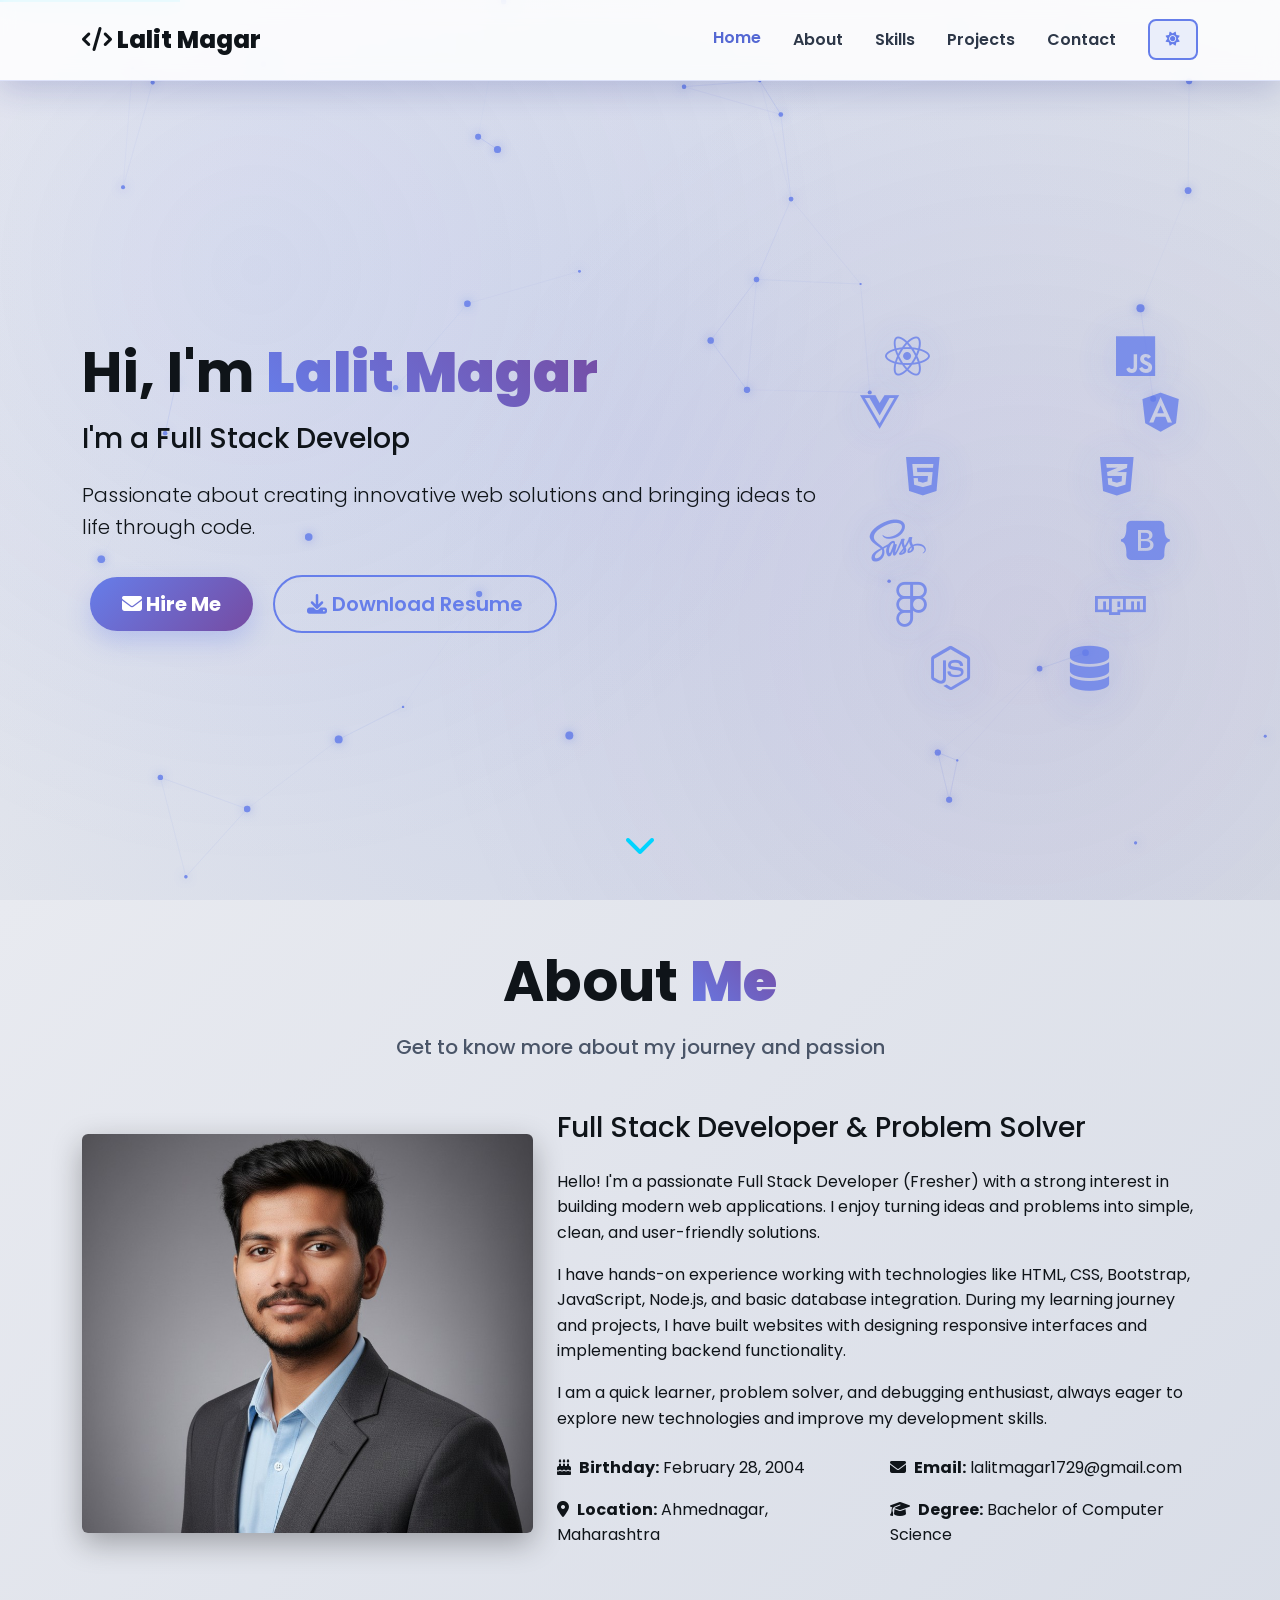
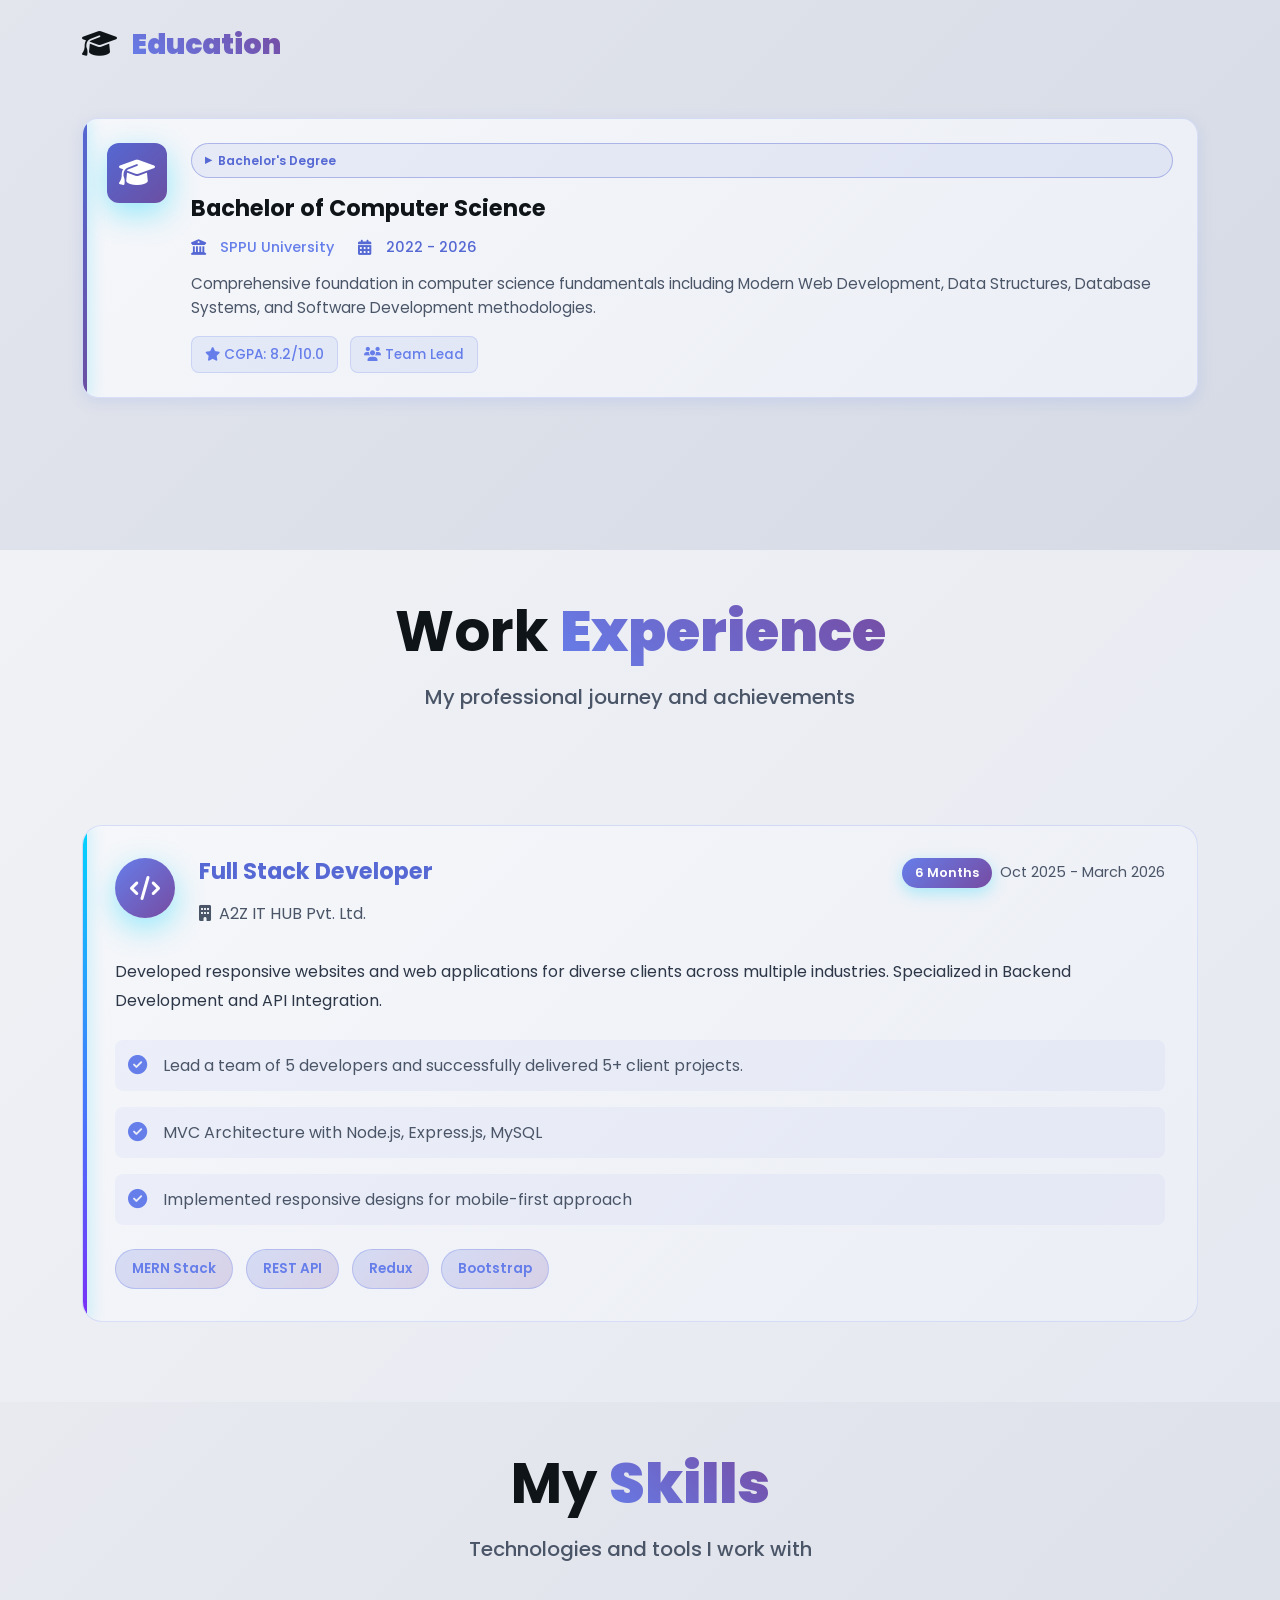
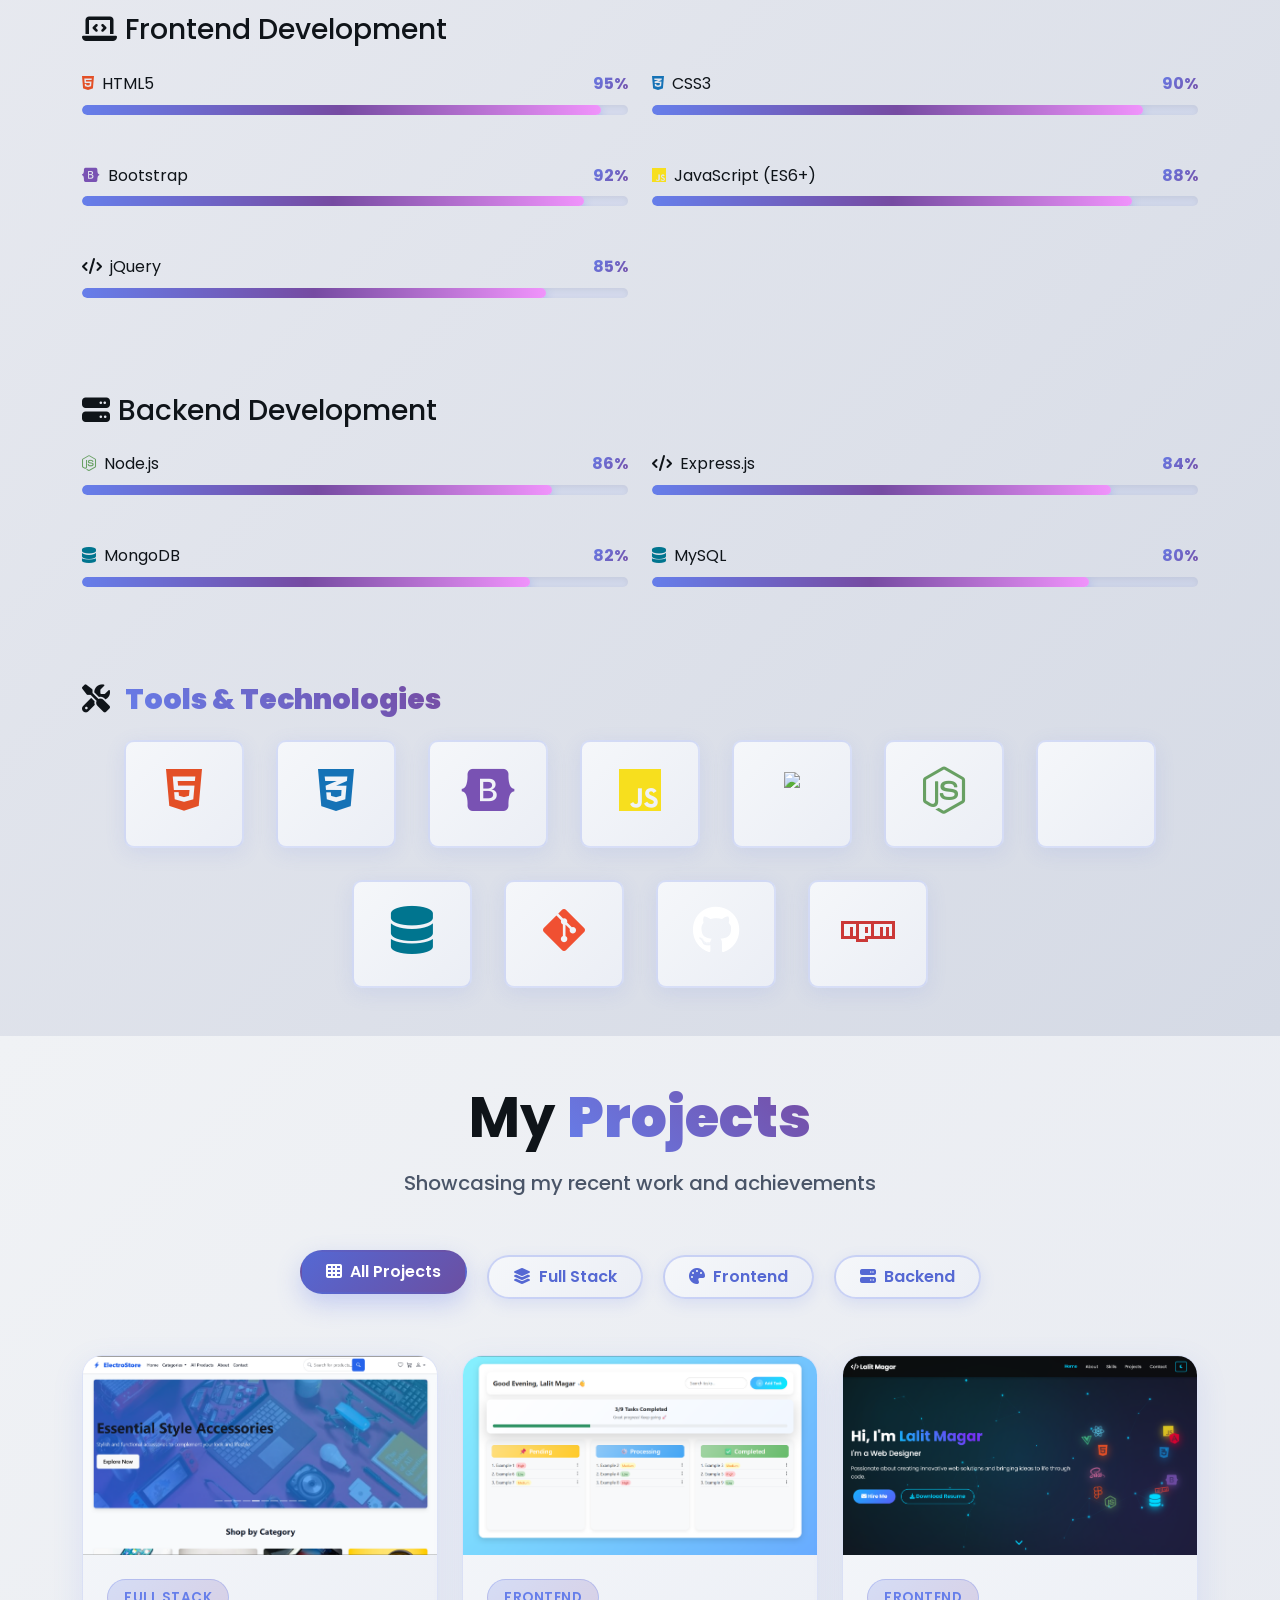
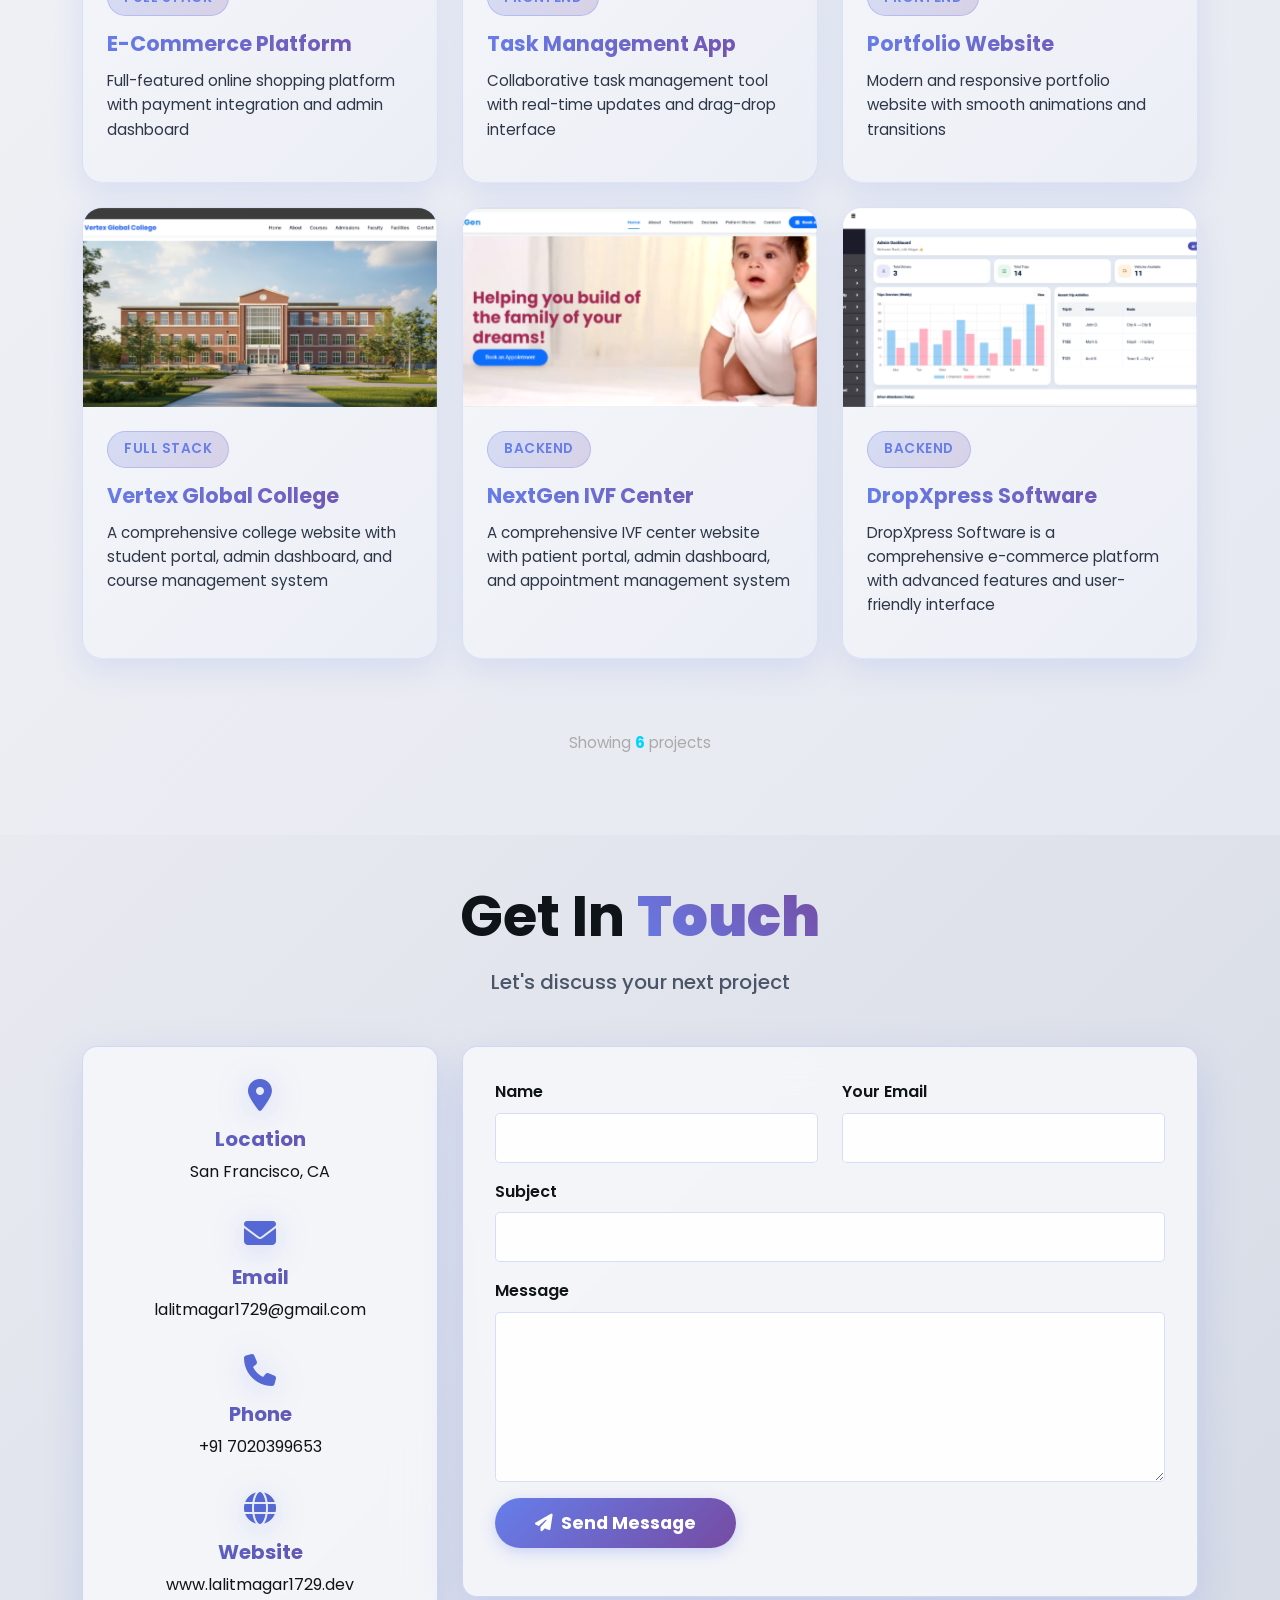
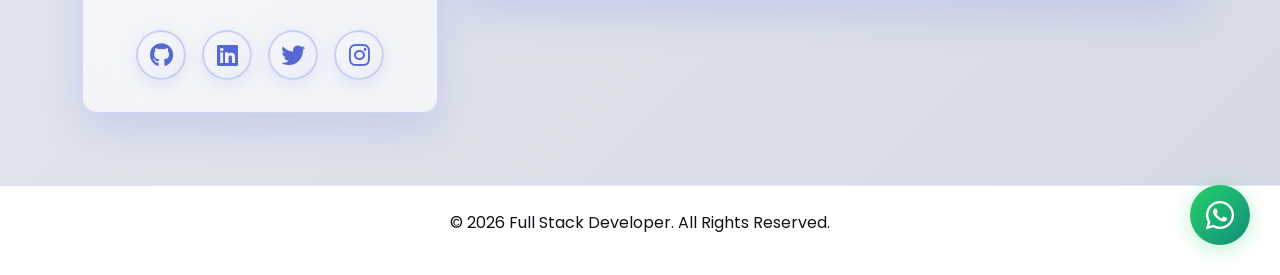
==== commit c7d1cb4b: "Update project links in index.html" ====
--- a/index.html
+++ b/index.html
@@ -793,10 +793,10 @@
                                 <img src="assets/images/portfilo.png"
                                     alt="Portfolio Website" loading="lazy">
                                 <div class="project-overlay">
-                                    <a href="#" class="project-link" target="_blank" title="View Project">
+                                    <a href="https://lalitmagar1729.github.io/portfolio/" class="project-link" target="_blank" title="View Project">
                                         <i class="fas fa-external-link-alt"></i>
                                     </a>
-                                    <a href="#" class="project-link" target="_blank" title="View Code">
+                                    <a href="https://github.com/lalitmagar1729/portfolio" class="project-link" target="_blank" title="View Code">
                                         <i class="fab fa-github"></i>
                                     </a>
                                 </div>
@@ -1009,4 +1009,4 @@
     <script src="js/main.js"></script>
 </body>
 
-</html>+</html>
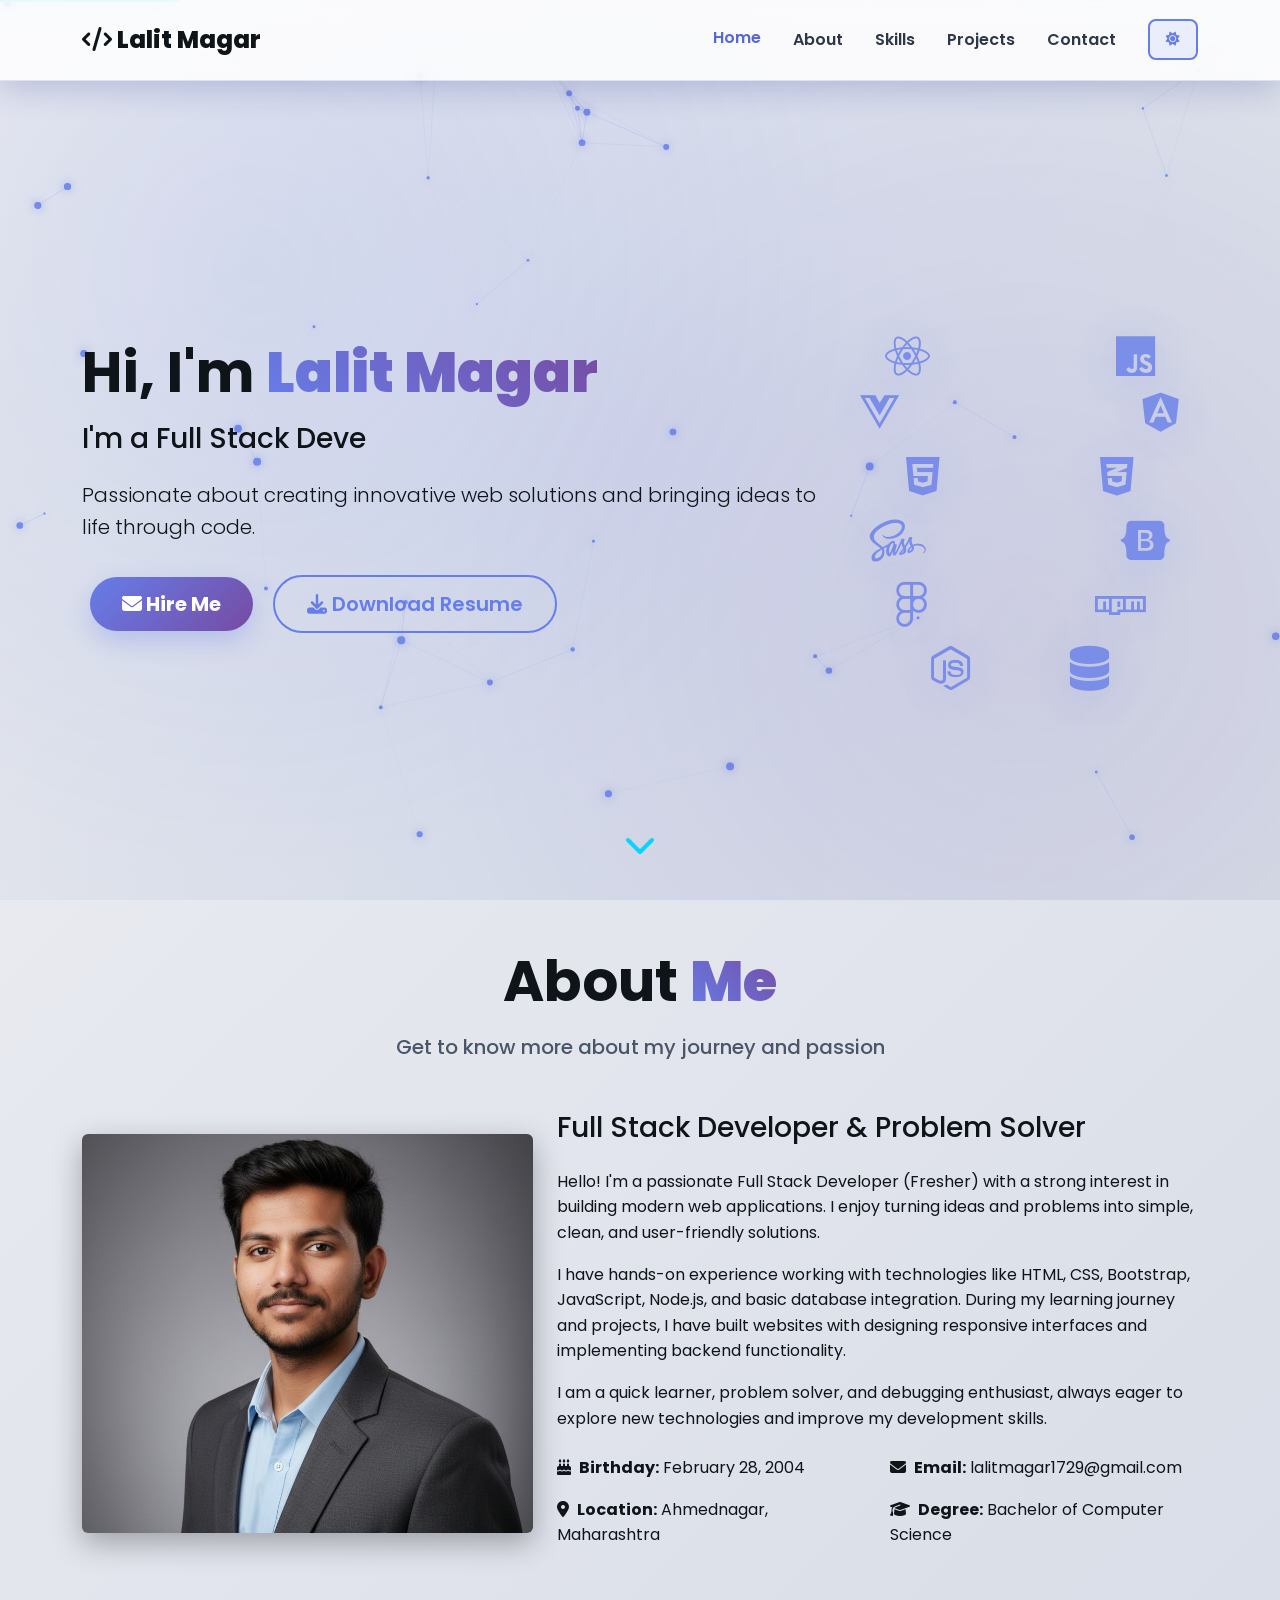
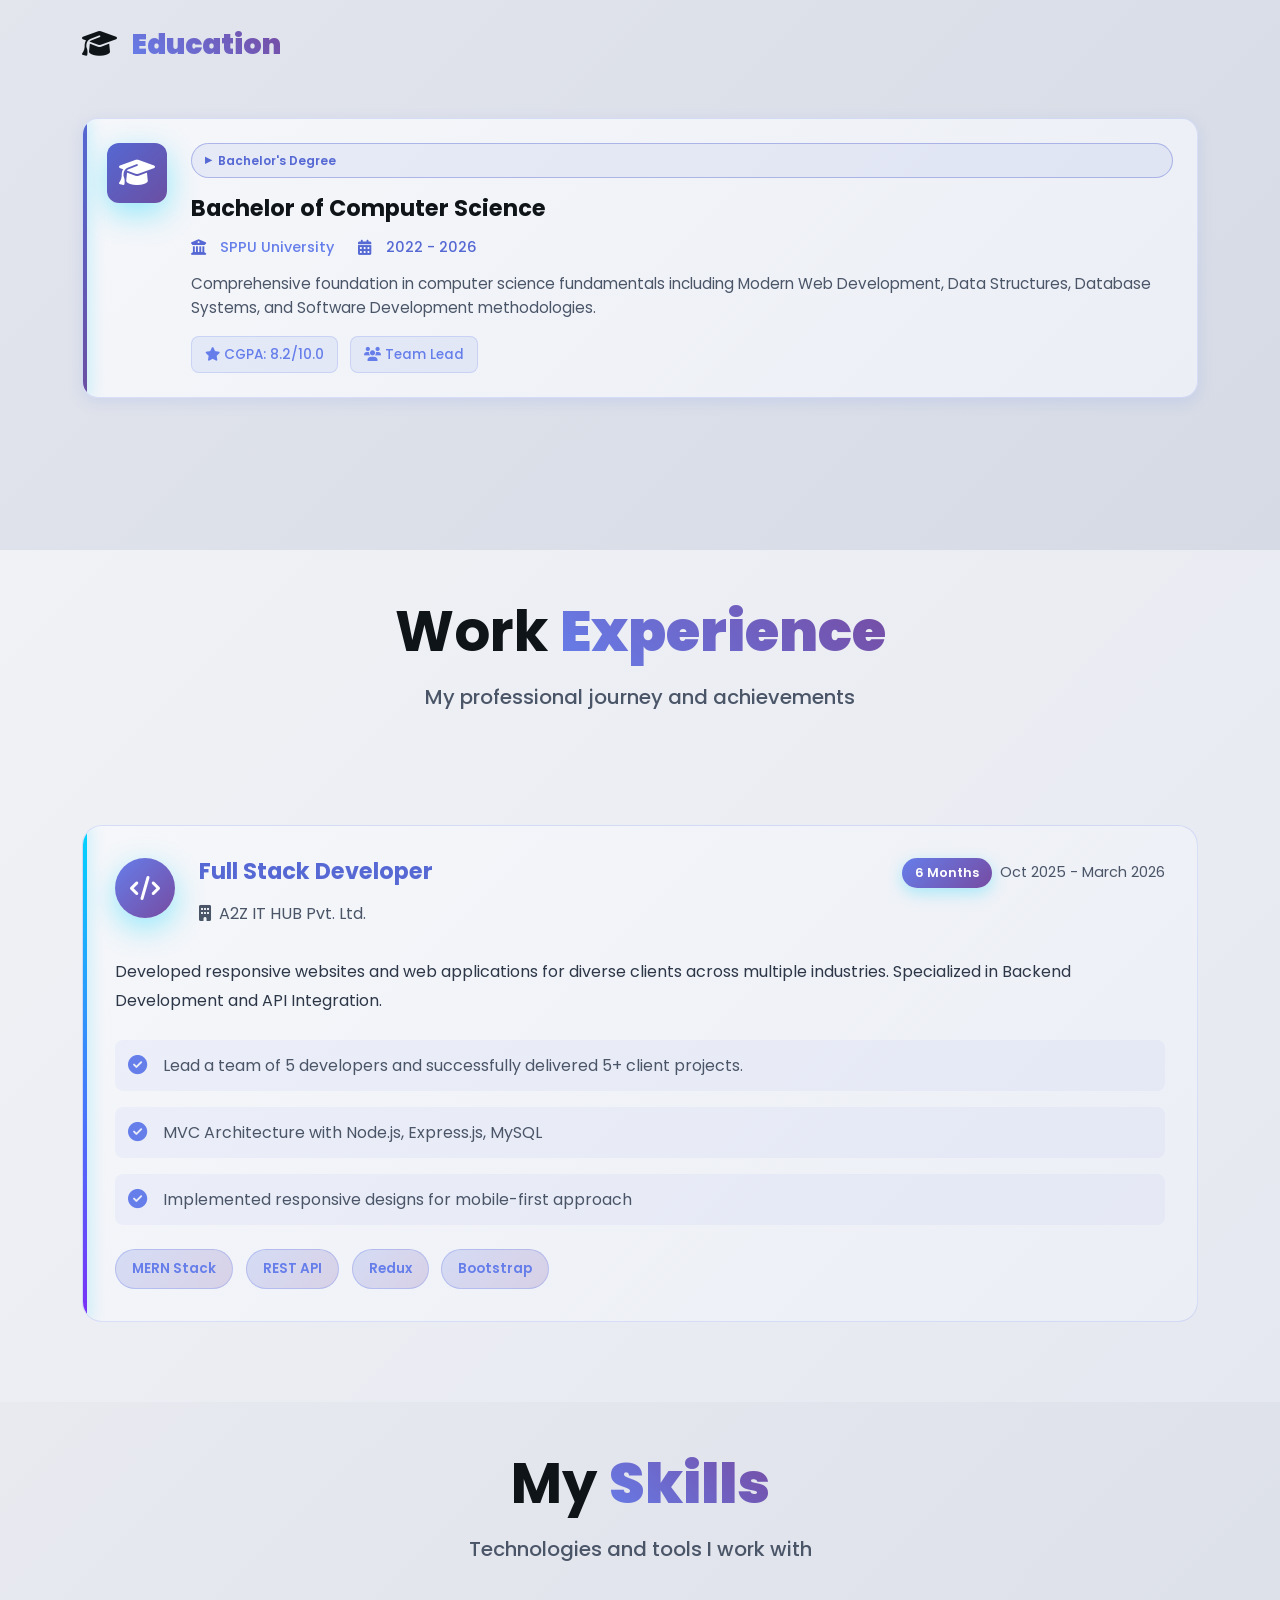
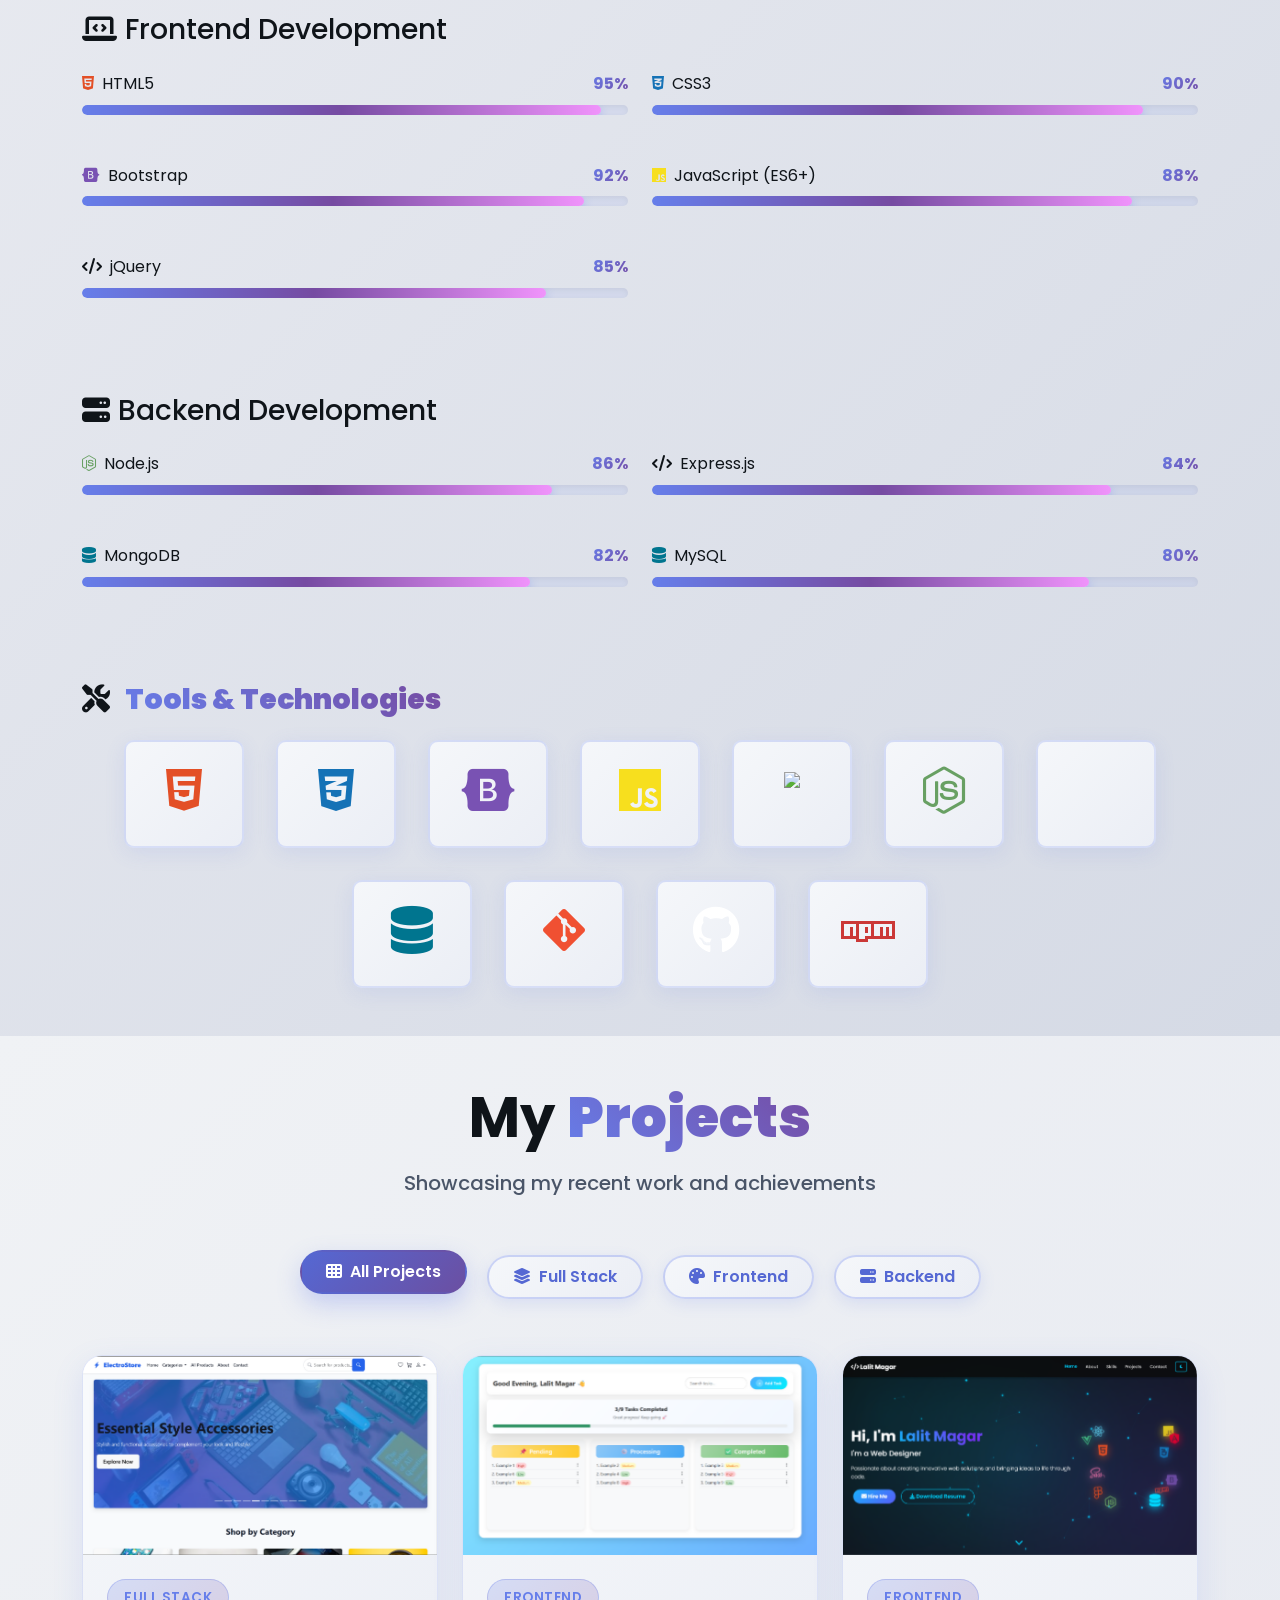
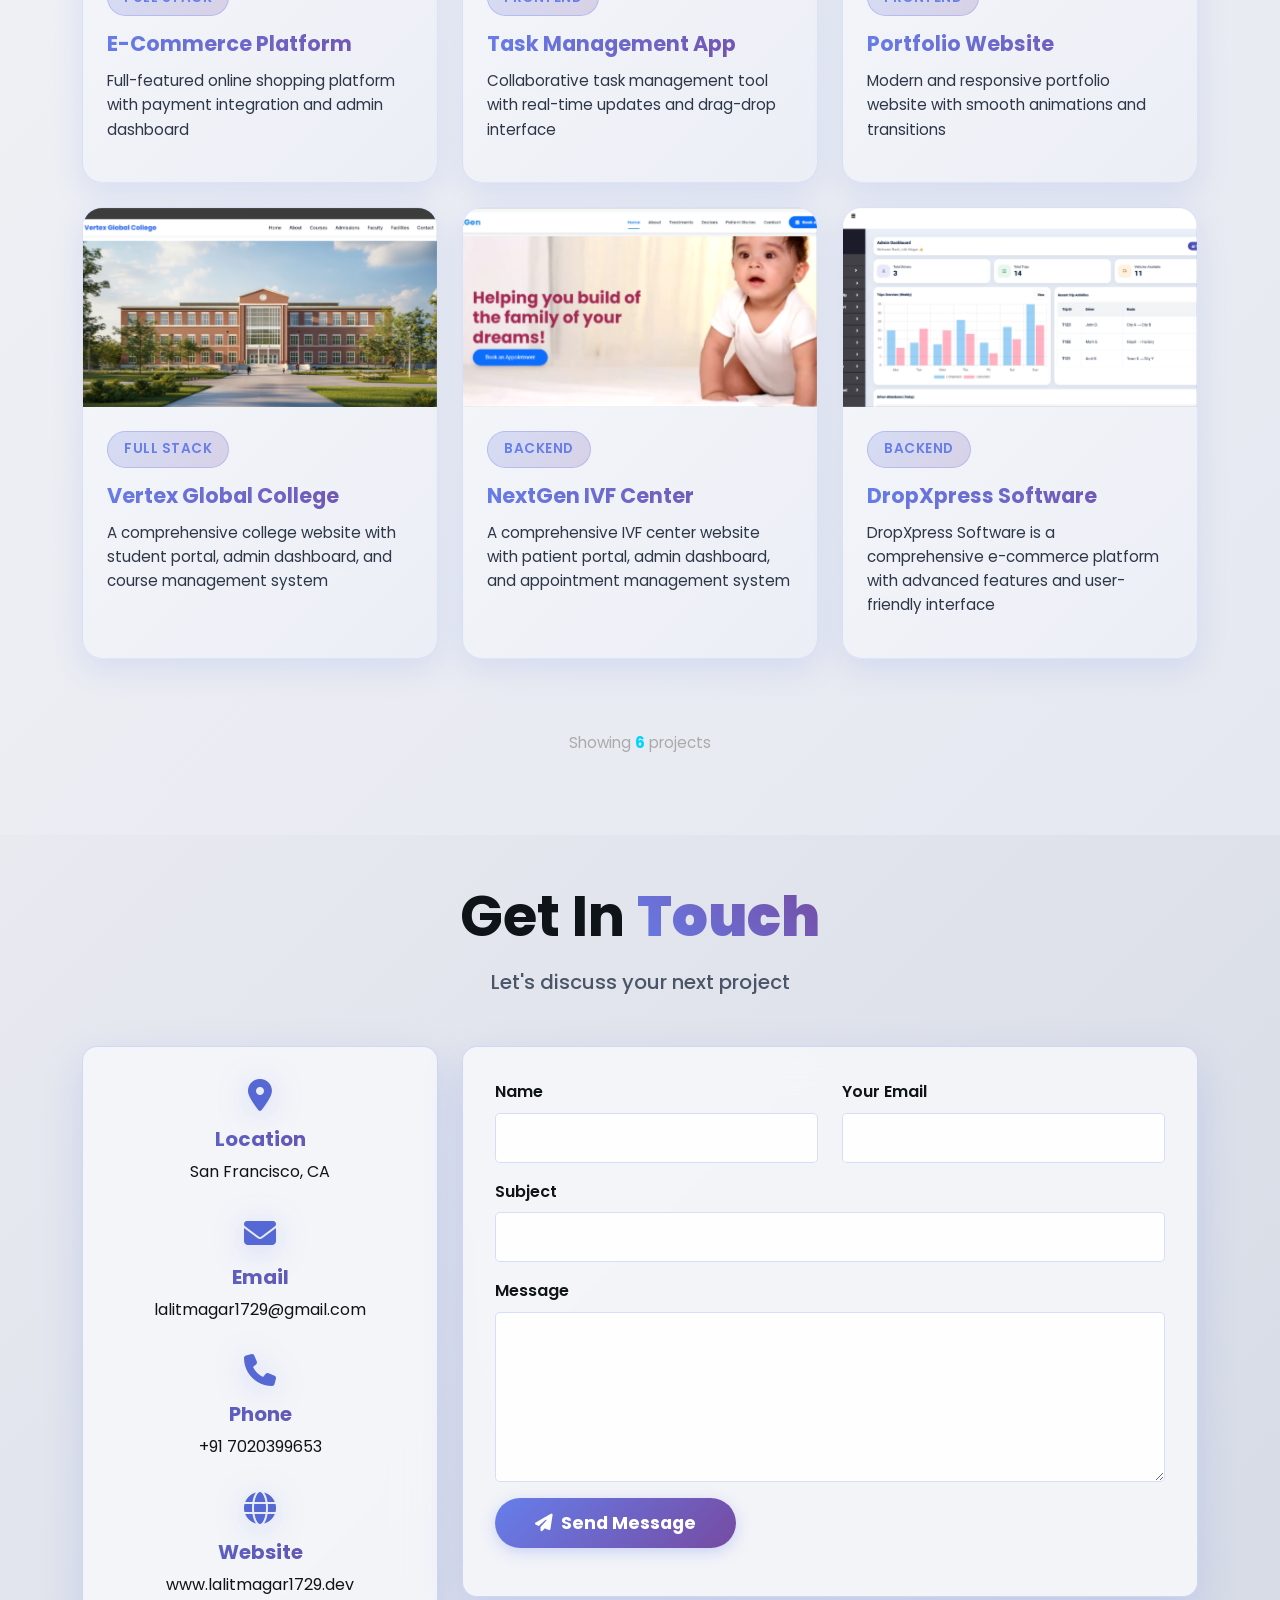
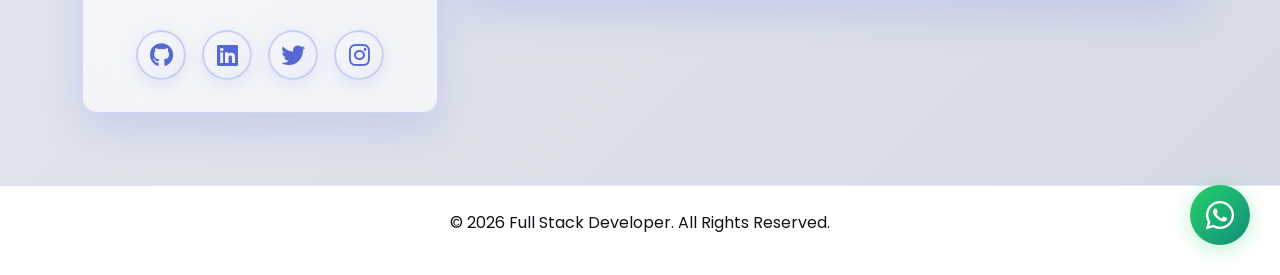
==== commit f5dd6f11: "Update resume link to point to new file" ====
--- a/index.html
+++ b/index.html
@@ -141,7 +141,7 @@
                         <div class="hero-buttons">
                             <a href="#contact" class="btn btn-primary btn-lg" aria-label="Contact me for hire"><i
                                     class="fas fa-envelope" aria-hidden="true"></i> Hire Me</a>
-                            <a href="assets/resume/resume.pdf" class="btn btn-outline-light btn-lg" download
+                            <a href="assets/resume/LalitMagarResume.pdf" class="btn btn-outline-light btn-lg" download
                                 aria-label="Download my resume as PDF"><i class="fas fa-download"
                                     aria-hidden="true"></i> Download Resume</a>
                         </div>
